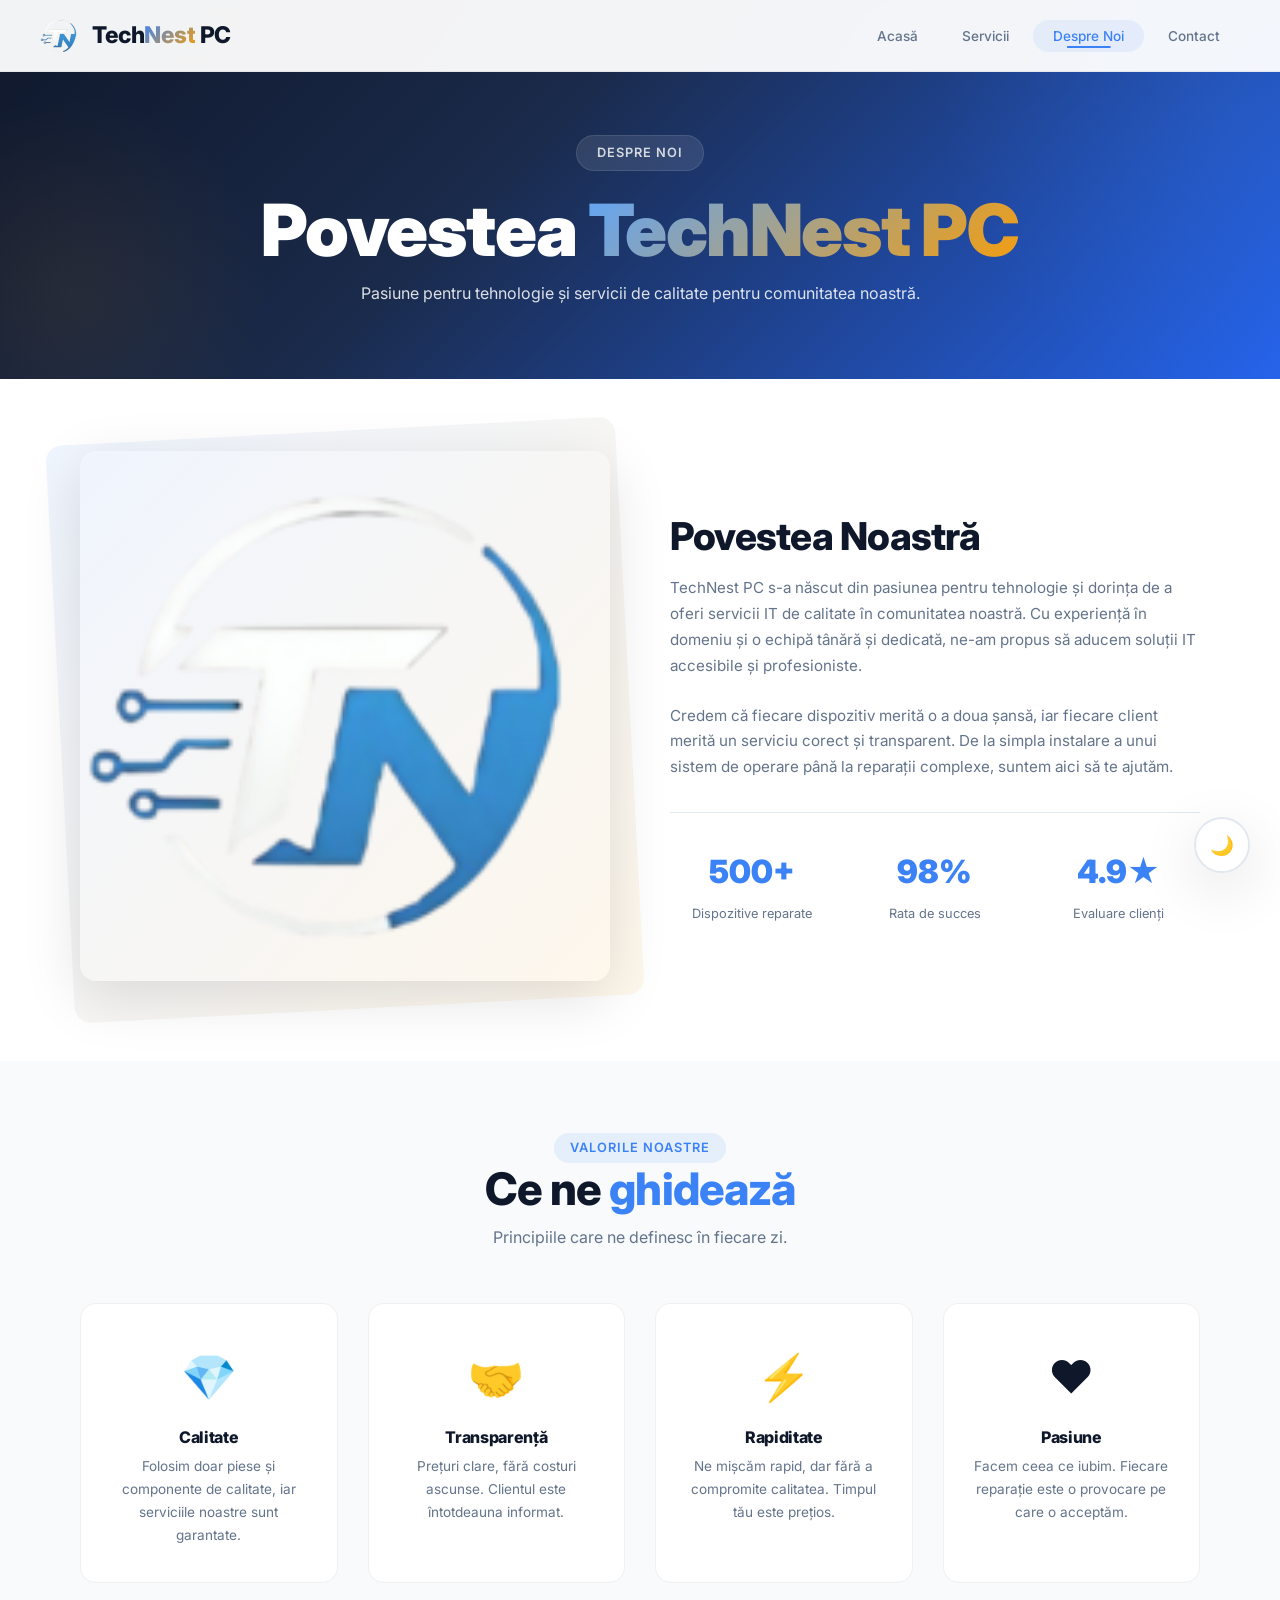
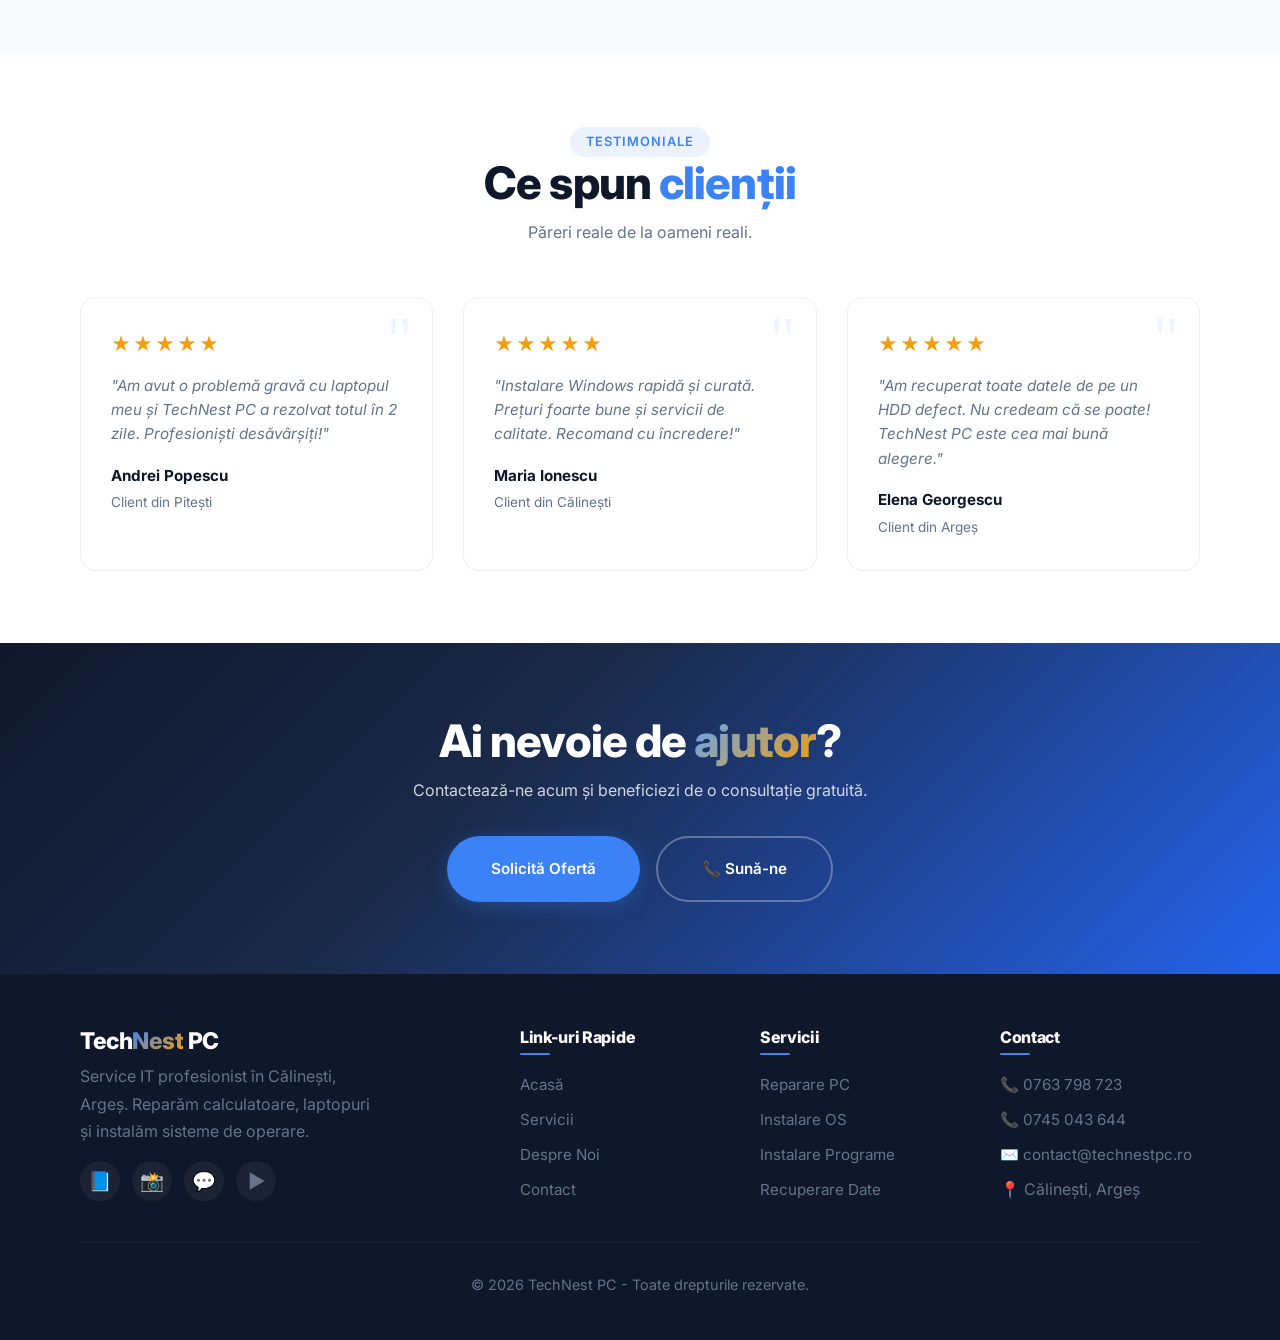
==== about.html @ 376f3398 "commit" ====
<!DOCTYPE html>
<html lang="ro">
<head>
    <meta charset="UTF-8">
    <meta name="viewport" content="width=device-width, initial-scale=1.0">
    <title>Despre Noi - TechNest PC | Service IT Profesional</title>
    <meta name="description" content="Descoperă echipa TechNest PC, servicii IT profesioniste în Călinești, Argeș. Pasiune pentru tehnologie și clienți mulțumiți.">
    <link rel="stylesheet" href="css/style.css">
    <link rel="icon" href="images/logo.png" type="image/png">
</head>
<body>

    <!-- ===== OVERLAY MOBILE ===== -->
    <div class="nav-overlay" id="navOverlay" aria-hidden="true"></div>

    <!-- ===== HEADER ===== -->
    <header id="header" role="banner">
        <div class="container">
            <a href="index.html" class="logo" aria-label="TechNest PC - Acasă">
                <img src="images/logo.png" alt="TechNest PC Logo" width="40" height="40">
                <h1>Tech<span>Nest</span> PC</h1>
            </a>

            <button class="menu-toggle" id="menuToggle" aria-label="Meniu principal" aria-expanded="false">
                <span></span>
                <span></span>
                <span></span>
            </button>

            <nav id="mainNav" role="navigation" aria-label="Meniu principal">
                <ul>
                    <li><a href="index.html">Acasă</a></li>
                    <li><a href="services.html">Servicii</a></li>
                    <li><a href="about.html" class="active">Despre Noi</a></li>
                    <li><a href="contact.html">Contact</a></li>
                </ul>
            </nav>
        </div>
    </header>

    <!-- ===== PAGE HERO ===== -->
    <section class="page-hero">
        <div class="container">
            <div class="page-hero-content">
                <span class="hero-badge">Despre Noi</span>
                <h1>Povestea <span>TechNest PC</span></h1>
                <p>Pasiune pentru tehnologie și servicii de calitate pentru comunitatea noastră.</p>
            </div>
        </div>
    </section>

    <!-- ===== ABOUT PAGE ===== -->
    <section class="about-page">
        <div class="container">
            <div class="about-page-grid">
                <div class="about-page-image">
                    <img src="images/logo.png" alt="TechNest PC - Service IT" loading="lazy">
                </div>
                <div class="about-page-content">
                    <h2>Povestea Noastră</h2>
                    <p>TechNest PC s-a născut din pasiunea pentru tehnologie și dorința de a oferi servicii IT de calitate în comunitatea noastră. Cu experiență în domeniu și o echipă tânără și dedicată, ne-am propus să aducem soluții IT accesibile și profesioniste.</p>
                    <p>Credem că fiecare dispozitiv merită o a doua șansă, iar fiecare client merită un serviciu corect și transparent. De la simpla instalare a unui sistem de operare până la reparații complexe, suntem aici să te ajutăm.</p>
                    <div class="about-page-stats">
                        <div class="about-page-stat">
                            <span class="stat-number">500+</span>
                            <span class="stat-label">Dispozitive reparate</span>
                        </div>
                        <div class="about-page-stat">
                            <span class="stat-number">98%</span>
                            <span class="stat-label">Rata de succes</span>
                        </div>
                        <div class="about-page-stat">
                            <span class="stat-number">4.9★</span>
                            <span class="stat-label">Evaluare clienți</span>
                        </div>
                    </div>
                </div>
            </div>
        </div>
    </section>

    <!-- ===== VALUES ===== -->
    <section class="values-section">
        <div class="container">
            <div class="section-header">
                <span class="section-tag">Valorile Noastre</span>
                <h2>Ce ne <span>ghidează</span></h2>
                <p>Principiile care ne definesc în fiecare zi.</p>
            </div>
            <div class="values-grid">
                <div class="value-card animate delay-1">
                    <span class="value-icon">💎</span>
                    <h3>Calitate</h3>
                    <p>Folosim doar piese și componente de calitate, iar serviciile noastre sunt garantate.</p>
                </div>
                <div class="value-card animate delay-2">
                    <span class="value-icon">🤝</span>
                    <h3>Transparență</h3>
                    <p>Prețuri clare, fără costuri ascunse. Clientul este întotdeauna informat.</p>
                </div>
                <div class="value-card animate delay-3">
                    <span class="value-icon">⚡</span>
                    <h3>Rapiditate</h3>
                    <p>Ne mișcăm rapid, dar fără a compromite calitatea. Timpul tău este prețios.</p>
                </div>
                <div class="value-card animate delay-4">
                    <span class="value-icon">❤️</span>
                    <h3>Pasiune</h3>
                    <p>Facem ceea ce iubim. Fiecare reparație este o provocare pe care o acceptăm.</p>
                </div>
            </div>
        </div>
    </section>

    <!-- ===== TESTIMONIALS ===== -->
    <section class="testimonials-section">
        <div class="container">
            <div class="section-header">
                <span class="section-tag">Testimoniale</span>
                <h2>Ce spun <span>clienții</span></h2>
                <p>Păreri reale de la oameni reali.</p>
            </div>
            <div class="testimonials-grid">
                <div class="testimonial-card animate delay-1">
                    <div class="testimonial-stars">★★★★★</div>
                    <p>"Am avut o problemă gravă cu laptopul meu și TechNest PC a rezolvat totul în 2 zile. Profesioniști desăvârșiți!"</p>
                    <div class="testimonial-author">
                        <strong>Andrei Popescu</strong>
                        <span>Client din Pitești</span>
                    </div>
                </div>
                <div class="testimonial-card animate delay-2">
                    <div class="testimonial-stars">★★★★★</div>
                    <p>"Instalare Windows rapidă și curată. Prețuri foarte bune și servicii de calitate. Recomand cu încredere!"</p>
                    <div class="testimonial-author">
                        <strong>Maria Ionescu</strong>
                        <span>Client din Călinești</span>
                    </div>
                </div>
                <div class="testimonial-card animate delay-3">
                    <div class="testimonial-stars">★★★★★</div>
                    <p>"Am recuperat toate datele de pe un HDD defect. Nu credeam că se poate! TechNest PC este cea mai bună alegere."</p>
                    <div class="testimonial-author">
                        <strong>Elena Georgescu</strong>
                        <span>Client din Argeș</span>
                    </div>
                </div>
            </div>
        </div>
    </section>

    <!-- ===== CTA SECTION ===== -->
    <section class="cta-section">
        <div class="container">
            <div class="cta-content">
                <h2>Ai nevoie de <span>ajutor</span>?</h2>
                <p>Contactează-ne acum și beneficiezi de o consultație gratuită.</p>
                <div class="cta-buttons">
                    <a href="contact.html" class="btn btn-primary btn-lg">Solicită Ofertă</a>
                    <a href="tel:0763798723" class="btn btn-outline-light btn-lg">📞 Sună-ne</a>
                </div>
            </div>
        </div>
    </section>

    <!-- ===== FOOTER ===== -->
    <footer role="contentinfo">
        <div class="container">
            <div class="footer-grid">
                <div class="footer-brand">
                    <h3>Tech<span>Nest</span> PC</h3>
                    <p>Service IT profesionist în Călinești, Argeș. Reparăm calculatoare, laptopuri și instalăm sisteme de operare.</p>
                    <div class="footer-social">
                        <a href="#" aria-label="Facebook">📘</a>
                        <a href="#" aria-label="Instagram">📸</a>
                        <a href="#" aria-label="WhatsApp">💬</a>
                        <a href="#" aria-label="YouTube">▶️</a>
                    </div>
                </div>
                <div>
                    <h4>Link-uri Rapide</h4>
                    <ul>
                        <li><a href="index.html">Acasă</a></li>
                        <li><a href="services.html">Servicii</a></li>
                        <li><a href="about.html">Despre Noi</a></li>
                        <li><a href="contact.html">Contact</a></li>
                    </ul>
                </div>
                <div>
                    <h4>Servicii</h4>
                    <ul>
                        <li><a href="services.html">Reparare PC</a></li>
                        <li><a href="services.html">Instalare OS</a></li>
                        <li><a href="services.html">Instalare Programe</a></li>
                        <li><a href="services.html">Recuperare Date</a></li>
                    </ul>
                </div>
                <div>
                    <h4>Contact</h4>
                    <ul>
                        <li><a href="tel:0763798723">📞 0763 798 723</a></li>
                        <li><a href="tel:0745043644">📞 0745 043 644</a></li>
                        <li><a href="mailto:contact@technestpc.ro">✉️ contact@technestpc.ro</a></li>
                        <li>📍 Călinești, Argeș</li>
                    </ul>
                </div>
            </div>
            <div class="footer-bottom">
                <p>&copy; <span class="current-year">2026</span> TechNest PC - Toate drepturile rezervate.</p>
            </div>
        </div>
    </footer>

    <!-- ===== THEME TOGGLE ===== -->
    <button class="theme-toggle" id="themeToggle" aria-label="Schimbă tema">
        <span class="icon-sun">☀️</span>
        <span class="icon-moon">🌙</span>
    </button>

    <!-- ===== BACK TO TOP ===== -->
    <button class="back-to-top" id="backToTop" aria-label="Înapoi sus">↑</button>

    <!-- ===== JAVASCRIPT ===== -->
    <script src="js/main.js"></script>
</body>
</html>
---- css/style.css ----
/* ============================================
   TECHNEST PC - PREMIUM DESIGN
   ============================================ */

@import url('https://fonts.googleapis.com/css2?family=Inter:wght@300;400;500;600;700;800;900&display=swap');

/* ---------- VARIABILE ---------- */
:root {
    --primary: #0f172a;
    --secondary: #3b82f6;
    --secondary-dark: #2563eb;
    --secondary-light: #60a5fa;
    --accent: #f59e0b;
    --success: #10b981;
    --danger: #ef4444;
    
    --bg-primary: #ffffff;
    --bg-secondary: #f8fafc;
    --bg-card: #ffffff;
    --bg-header: rgba(255, 255, 255, 0.95);
    --bg-footer: #0f172a;
    
    --text-primary: #0f172a;
    --text-secondary: #1e293b;
    --text-muted: #64748b;
    --text-white: #ffffff;
    
    --border-color: #e2e8f0;
    --border-light: rgba(0, 0, 0, 0.06);
    
    --shadow-sm: 0 2px 8px rgba(0,0,0,0.06);
    --shadow: 0 4px 24px rgba(0,0,0,0.08);
    --shadow-md: 0 8px 40px rgba(0,0,0,0.10);
    --shadow-lg: 0 16px 60px rgba(0,0,0,0.12);
    --shadow-xl: 0 24px 80px rgba(0,0,0,0.15);
    
    --radius: 16px;
    --radius-sm: 10px;
    --transition: all 0.4s cubic-bezier(0.4, 0, 0.2, 1);
    
    --hero-gradient: linear-gradient(135deg, #0f172a 0%, #1a2a4a 40%, #2563eb 100%);
}

[data-theme="dark"] {
    --bg-primary: #0a0f1e;
    --bg-secondary: #111827;
    --bg-card: #1a2332;
    --bg-header: rgba(10, 15, 30, 0.95);
    --bg-footer: #05080f;
    
    --text-primary: #f1f5f9;
    --text-secondary: #e2e8f0;
    --text-muted: #94a3b8;
    
    --border-color: #2a3a52;
    --border-light: rgba(255, 255, 255, 0.06);
    
    --shadow-sm: 0 2px 8px rgba(0,0,0,0.3);
    --shadow: 0 4px 24px rgba(0,0,0,0.4);
    --shadow-md: 0 8px 40px rgba(0,0,0,0.5);
    --shadow-lg: 0 16px 60px rgba(0,0,0,0.6);
    --shadow-xl: 0 24px 80px rgba(0,0,0,0.7);
}

/* ---------- RESET ---------- */
* { margin: 0; padding: 0; box-sizing: border-box; }
html { scroll-behavior: smooth; }
body {
    font-family: 'Inter', -apple-system, BlinkMacSystemFont, sans-serif;
    color: var(--text-primary);
    background: var(--bg-primary);
    line-height: 1.7;
    transition: background 0.4s ease, color 0.4s ease;
    overflow-x: hidden;
    -webkit-font-smoothing: antialiased;
    -moz-osx-font-smoothing: grayscale;
}

.container {
    max-width: 1200px;
    margin: 0 auto;
    padding: 0 clamp(20px, 5vw, 40px);
}

/* ---------- TIPOGRAFIE ---------- */
h1, h2, h3, h4 {
    font-weight: 800;
    line-height: 1.2;
    letter-spacing: -0.02em;
    color: var(--text-primary);
}
h2 { font-size: clamp(2rem, 4vw, 2.8rem); margin-bottom: 0.5rem; }
h3 { font-size: clamp(1.1rem, 1.5vw, 1.3rem); margin-bottom: 0.5rem; }
p { color: var(--text-muted); margin-bottom: 1rem; }

/* ---------- BUTOANE ---------- */
.btn {
    display: inline-flex;
    align-items: center;
    justify-content: center;
    padding: 14px 32px;
    border-radius: 50px;
    font-weight: 600;
    font-size: clamp(0.85rem, 1vw, 0.95rem);
    cursor: pointer;
    transition: var(--transition);
    text-decoration: none;
    border: none;
    gap: 8px;
    min-height: 54px;
    position: relative;
    overflow: hidden;
}

.btn-primary {
    background: var(--secondary);
    color: white;
    box-shadow: 0 4px 20px rgba(59, 130, 246, 0.3);
}
.btn-primary::before {
    content: '';
    position: absolute;
    top: 0;
    left: -100%;
    width: 100%;
    height: 100%;
    background: linear-gradient(90deg, transparent, rgba(255,255,255,0.2), transparent);
    transition: 0.6s;
}
.btn-primary:hover::before {
    left: 100%;
}
.btn-primary:hover {
    background: var(--secondary-dark);
    transform: translateY(-3px);
    box-shadow: 0 8px 35px rgba(59, 130, 246, 0.4);
}
.btn-primary:active {
    transform: scale(0.96);
}

.btn-secondary {
    background: var(--bg-secondary);
    color: var(--text-primary);
    box-shadow: var(--shadow);
    border: 1px solid var(--border-color);
}
.btn-secondary:hover {
    background: var(--bg-hover);
    color: var(--text-primary);
    box-shadow: var(--shadow-md);
    transform: translateY(-3px);
}

.btn-outline {
    background: transparent;
    color: var(--secondary);
    border: 2px solid var(--secondary);
    box-shadow: none;
}
.btn-outline:hover {
    background: var(--secondary);
    color: white;
    box-shadow: 0 8px 30px rgba(59, 130, 246, 0.3);
    transform: translateY(-3px);
}

.btn-outline-light {
    background: transparent;
    color: white;
    border: 2px solid rgba(255, 255, 255, 0.3);
}
.btn-outline-light:hover {
    background: white;
    color: var(--primary);
    border-color: white;
    transform: translateY(-3px);
}

.btn-lg { padding: 18px 44px; font-size: clamp(0.95rem, 1.1vw, 1.05rem); min-height: 62px; }
.btn-sm { padding: 10px 24px; font-size: 0.85rem; min-height: 44px; }
.btn-full { width: 100%; justify-content: center; }

/* ---------- HEADER ---------- */
header {
    position: fixed;
    top: 0;
    left: 0;
    right: 0;
    z-index: 1000;
    background: var(--bg-header);
    backdrop-filter: blur(20px);
    -webkit-backdrop-filter: blur(20px);
    border-bottom: 1px solid var(--border-light);
    padding: 0 clamp(20px, 5vw, 40px);
    transition: var(--transition);
    height: 72px;
    display: flex;
    align-items: center;
}
header.scrolled { box-shadow: var(--shadow); }
header .container {
    display: flex;
    justify-content: space-between;
    align-items: center;
    padding: 0;
    width: 100%;
}

.logo {
    display: flex;
    align-items: center;
    gap: 12px;
    text-decoration: none;
    flex-shrink: 0;
}

.logo-header {
    height: clamp(32px, 4vh, 40px);
    width: auto;
    animation: logoBounce 3s ease-in-out infinite;
    transform-origin: center;
}
@keyframes logoBounce {
    0%, 100% { transform: scale(1) rotate(0deg); }
    20% { transform: scale(1.08) rotate(-4deg); }
    40% { transform: scale(0.96) rotate(2deg); }
    60% { transform: scale(1.04) rotate(-2deg); }
    80% { transform: scale(0.98) rotate(1deg); }
}
.logo:hover .logo-header {
    animation-play-state: paused;
    transform: rotate(-8deg) scale(1.08);
}

.logo h1 { 
    font-size: clamp(1.2rem, 1.8vw, 1.5rem); 
    color: var(--text-primary);
    transition: transform 0.3s ease;
}
.logo:hover h1 { transform: translateX(4px); }
.logo h1 span { 
    background: linear-gradient(135deg, var(--secondary), var(--accent));
    -webkit-background-clip: text;
    -webkit-text-fill-color: transparent;
    background-clip: text;
}

nav ul {
    display: flex;
    align-items: center;
    gap: 4px;
    list-style: none;
}
nav ul li a {
    padding: 8px 20px;
    color: var(--text-muted);
    text-decoration: none;
    font-weight: 500;
    border-radius: 50px;
    transition: var(--transition);
    position: relative;
    font-size: clamp(0.85rem, 0.9vw, 0.95rem);
}
nav ul li a::after {
    content: '';
    position: absolute;
    bottom: 4px;
    left: 50%;
    transform: translateX(-50%);
    width: 0;
    height: 2px;
    background: var(--secondary);
    border-radius: 50px;
    transition: width 0.3s ease;
}
nav ul li a:hover::after,
nav ul li a.active::after { width: 40%; }
nav ul li a:hover { 
    color: var(--text-primary); 
    background: var(--bg-secondary);
    transform: translateY(-1px);
}
nav ul li a.active { 
    color: var(--secondary); 
    background: rgba(59, 130, 246, 0.08);
    transform: translateY(-1px);
}

.menu-toggle { 
    display: none; 
    flex-direction: column; 
    gap: 5px; 
    background: none; 
    border: none; 
    cursor: pointer; 
    padding: 8px;
    z-index: 1001;
    min-height: 44px;
    min-width: 44px;
}
.menu-toggle span { 
    display: block; 
    width: 28px; 
    height: 3px; 
    background: var(--text-primary); 
    border-radius: 50px; 
    transition: var(--transition);
}
.menu-toggle.active span:nth-child(1) { transform: rotate(45deg) translate(5px, 6px); }
.menu-toggle.active span:nth-child(2) { opacity: 0; transform: scaleX(0); }
.menu-toggle.active span:nth-child(3) { transform: rotate(-45deg) translate(5px, -6px); }

.nav-overlay { display: none; position: fixed; inset: 0; background: rgba(0,0,0,0.5); z-index: 999; }
.nav-overlay.active { display: block; }

/* ---------- HERO ---------- */
.hero {
    background: var(--hero-gradient);
    padding: clamp(120px, 15vh, 160px) 0 clamp(60px, 8vh, 100px);
    min-height: 100vh;
    display: flex;
    align-items: center;
    position: relative;
    overflow: hidden;
}
.hero::before,
.hero::after {
    content: '';
    position: absolute;
    border-radius: 50%;
    pointer-events: none;
    animation: float 20s ease-in-out infinite;
}
.hero::before {
    top: -50%;
    right: -20%;
    width: 800px;
    height: 800px;
    background: radial-gradient(circle, rgba(59, 130, 246, 0.15), transparent 70%);
}
.hero::after {
    bottom: -30%;
    left: -10%;
    width: 600px;
    height: 600px;
    background: radial-gradient(circle, rgba(245, 158, 11, 0.08), transparent 70%);
    animation: float 25s ease-in-out infinite reverse;
}
@keyframes float {
    0%, 100% { transform: translate(0, 0) scale(1); }
    33% { transform: translate(30px, -30px) scale(1.05); }
    66% { transform: translate(-20px, 20px) scale(0.95); }
}

.hero .container {
    display: grid;
    grid-template-columns: 1fr 1fr;
    gap: clamp(40px, 6vw, 60px);
    align-items: center;
    position: relative;
    z-index: 2;
}

.hero-content h2 {
    font-size: clamp(2.5rem, 5vw, 3.8rem);
    color: white;
    line-height: 1.05;
    margin-bottom: 1.2rem;
}
.hero-content h2 span {
    background: linear-gradient(135deg, var(--secondary-light), var(--accent));
    -webkit-background-clip: text;
    -webkit-text-fill-color: transparent;
    background-clip: text;
}
.hero-content p {
    font-size: clamp(1rem, 1.2vw, 1.2rem);
    color: rgba(255,255,255,0.8);
    max-width: 500px;
    margin-bottom: 2rem;
}

.hero-buttons { 
    display: flex; 
    gap: 16px; 
    flex-wrap: wrap; 
    margin-bottom: 3rem;
}

.hero-stats {
    display: grid;
    grid-template-columns: repeat(3, 1fr);
    gap: clamp(20px, 3vw, 30px);
    padding-top: 2rem;
    border-top: 1px solid rgba(255,255,255,0.1);
}
.stat-item .stat-number {
    display: block;
    font-size: clamp(1.8rem, 2.5vw, 2.2rem);
    font-weight: 900;
    color: white;
}
.stat-item .stat-label {
    color: rgba(255,255,255,0.6);
    font-size: clamp(0.8rem, 0.9vw, 0.9rem);
}

.hero-image-wrapper {
    position: relative;
    display: flex;
    justify-content: center;
    align-items: center;
}

.hero-logo {
    max-width: 70%;
    height: auto;
    animation: bounceLogo 3s ease-in-out infinite;
    filter: drop-shadow(0 30px 80px rgba(0,0,0,0.3));
}
@keyframes bounceLogo {
    0%, 100% { transform: translateY(0) scale(1); }
    50% { transform: translateY(-20px) scale(1.02); }
}

/* ---------- SECTION HEADER ---------- */
.section-header {
    text-align: center;
    max-width: 700px;
    margin: 0 auto clamp(2rem, 4vw, 3.5rem);
}
.section-tag {
    display: inline-block;
    padding: 4px 16px;
    background: rgba(59, 130, 246, 0.1);
    color: var(--secondary);
    border-radius: 50px;
    font-size: 0.8rem;
    font-weight: 600;
    text-transform: uppercase;
    letter-spacing: 1px;
    transition: all 0.3s ease;
}
.section-tag:hover {
    transform: scale(1.05);
    background: rgba(59, 130, 246, 0.2);
}
.section-header h2 { margin-bottom: 0.5rem; }
.section-header h2 span { color: var(--secondary); }
.section-header p { color: var(--text-muted); font-size: clamp(1rem, 1.1vw, 1.1rem); }

/* ---------- SERVICES SECTION (INDEX) ---------- */
.services {
    padding: clamp(60px, 8vh, 80px) 0;
    background: var(--bg-secondary);
}
.services h2 { text-align: center; }
.services .subtitle {
    text-align: center;
    max-width: 600px;
    margin: -1rem auto 3rem;
    font-size: 1.1rem;
    color: var(--text-muted);
}

.service-grid {
    display: grid;
    grid-template-columns: repeat(auto-fit, minmax(250px, 1fr));
    gap: clamp(20px, 3vw, 30px);
}

.service-card {
    background: var(--bg-card);
    padding: clamp(28px, 3vw, 40px) clamp(20px, 2.5vw, 30px);
    border-radius: var(--radius);
    border: 1px solid var(--border-light);
    transition: var(--transition);
    text-align: center;
    position: relative;
    overflow: hidden;
    box-shadow: var(--shadow);
}
.service-card::before {
    content: '';
    position: absolute;
    top: 0;
    left: 0;
    right: 0;
    height: 4px;
    background: linear-gradient(90deg, var(--secondary), var(--accent));
    transform: scaleX(0);
    transition: transform 0.6s ease;
}
.service-card:hover::before { transform: scaleX(1); }
.service-card::after {
    content: '';
    position: absolute;
    inset: 0;
    border-radius: var(--radius);
    background: linear-gradient(135deg, var(--secondary), var(--accent));
    opacity: 0;
    transition: opacity 0.5s ease;
    pointer-events: none;
}
.service-card:hover::after { opacity: 0.03; }
.service-card:hover {
    transform: translateY(-8px);
    box-shadow: var(--shadow-xl);
    border-color: var(--secondary);
}

.service-card .icon { 
    font-size: clamp(2.8rem, 3.5vw, 3.5rem); 
    display: block; 
    margin-bottom: 1rem;
    transition: transform 0.4s ease;
}
.service-card:hover .icon { transform: scale(1.15) rotate(-5deg); }
.service-card h3 { font-size: clamp(1rem, 1.2vw, 1.25rem); margin-bottom: 0.5rem; color: var(--text-primary); }
.service-card p { font-size: clamp(0.85rem, 0.9vw, 0.95rem); color: var(--text-muted); margin-bottom: 0; }
.service-card .price-tag {
    display: inline-block;
    margin-top: 1.2rem;
    padding: 6px 20px;
    background: var(--bg-secondary);
    border-radius: 50px;
    font-weight: 700;
    color: var(--secondary);
    font-size: 0.9rem;
    border: 1px solid var(--border-color);
    transition: var(--transition);
}
.service-card:hover .price-tag {
    background: var(--secondary);
    color: white;
    border-color: var(--secondary);
    transform: scale(1.05);
}

/* ---------- ABOUT SECTION (INDEX) ---------- */
.about {
    padding: clamp(60px, 8vh, 80px) 0;
    background: var(--bg-primary);
}
.about .container {
    display: grid;
    grid-template-columns: 1fr 1fr;
    gap: clamp(40px, 6vw, 60px);
    align-items: center;
}

.about-image {
    position: relative;
}
.about-image::before {
    content: '';
    position: absolute;
    inset: -20px;
    border-radius: var(--radius);
    background: linear-gradient(135deg, var(--secondary), var(--accent));
    opacity: 0.08;
    transform: rotate(-3deg);
    transition: transform 0.6s ease;
}
.about-image:hover::before { transform: rotate(0deg); }

.about-logo {
    width: 100%;
    max-width: 500px;
    height: auto;
    border-radius: var(--radius);
    box-shadow: var(--shadow-lg);
    position: relative;
    z-index: 1;
    transition: transform 0.6s ease;
}
.about-logo:hover { transform: scale(1.02); }

.about-content h2 { font-size: clamp(2rem, 3vw, 2.5rem); margin-bottom: 1rem; }
.about-content p { font-size: clamp(0.95rem, 1.05vw, 1.05rem); }

.features {
    display: grid;
    grid-template-columns: 1fr 1fr;
    gap: 8px;
    margin: 1.5rem 0;
}
.feature-item {
    display: flex;
    align-items: center;
    gap: 10px;
    padding: 8px 0;
    font-weight: 500;
    color: var(--text-secondary);
}
.feature-item .check {
    color: var(--success);
    font-weight: 900;
    font-size: 1.2rem;
}

/* ---------- CONTACT SECTION (INDEX) ---------- */
.contact {
    padding: clamp(60px, 8vh, 80px) 0;
    background: var(--bg-secondary);
}
.contact h2 { text-align: center; }
.contact .subtitle {
    text-align: center;
    max-width: 600px;
    margin: -1rem auto 3rem;
}

.contact-grid {
    display: grid;
    grid-template-columns: 1fr 1fr;
    gap: clamp(30px, 5vw, 60px);
}

.contact-form {
    background: var(--bg-card);
    padding: clamp(30px, 4vw, 40px);
    border-radius: var(--radius);
    border: 1px solid var(--border-light);
    box-shadow: var(--shadow-sm);
    transition: var(--transition);
}
.contact-form:hover { box-shadow: var(--shadow-md); }

.form-group { margin-bottom: 20px; }
.form-group label {
    display: block;
    font-weight: 600;
    margin-bottom: 6px;
    font-size: 0.9rem;
    color: var(--text-secondary);
}
.form-group .required { color: var(--danger); margin-left: 2px; }
.form-group input,
.form-group select,
.form-group textarea {
    width: 100%;
    padding: 12px 16px;
    border: 2px solid var(--border-color);
    border-radius: var(--radius-sm);
    font-size: 1rem;
    background: var(--bg-primary);
    color: var(--text-primary);
    transition: var(--transition);
    font-family: inherit;
    min-height: 48px;
}
.form-group input:focus,
.form-group select:focus,
.form-group textarea:focus {
    border-color: var(--secondary);
    outline: none;
    box-shadow: 0 0 0 4px rgba(59, 130, 246, 0.08);
}
.form-group textarea { resize: vertical; min-height: 120px; }
.form-note {
    text-align: center;
    font-size: 0.85rem;
    color: var(--text-muted);
    margin-top: 1rem;
}

.contact-info {
    display: flex;
    flex-direction: column;
    gap: 16px;
}
.info-card {
    background: var(--bg-card);
    padding: 24px 28px;
    border-radius: var(--radius-sm);
    border: 1px solid var(--border-light);
    transition: var(--transition);
    position: relative;
    overflow: hidden;
}
.info-card::before {
    content: '';
    position: absolute;
    top: 0;
    left: 0;
    width: 4px;
    height: 100%;
    background: linear-gradient(180deg, var(--secondary), var(--accent));
    transform: scaleY(0);
    transition: transform 0.4s ease;
}
.info-card:hover::before { transform: scaleY(1); }
.info-card:hover {
    border-color: var(--secondary);
    box-shadow: var(--shadow-sm);
    transform: translateX(4px);
}
.info-card .info-icon { font-size: 1.8rem; display: block; margin-bottom: 0.3rem; }
.info-card h4 { font-size: 1rem; margin-bottom: 2px; }
.info-card p { margin-bottom: 0; font-size: 0.95rem; }
.info-card a { color: var(--secondary); text-decoration: none; font-weight: 500; }
.info-card a:hover { color: var(--secondary-dark); }
.info-card .small { font-size: 0.85rem; color: var(--text-muted); }

/* ---------- FOOTER ---------- */
footer {
    background: var(--bg-footer);
    color: var(--text-muted);
    padding: clamp(40px, 6vh, 60px) 0 clamp(20px, 3vh, 30px);
}
.footer-grid {
    display: grid;
    grid-template-columns: 2fr 1fr 1fr 1fr;
    gap: clamp(30px, 4vw, 40px);
    padding-bottom: 30px;
    border-bottom: 1px solid rgba(255,255,255,0.05);
}
.footer-brand h3 {
    color: white;
    font-size: clamp(1.3rem, 1.8vw, 1.5rem);
    margin-bottom: 0.5rem;
}
.footer-brand h3 span { 
    background: linear-gradient(135deg, var(--secondary), var(--accent));
    -webkit-background-clip: text;
    -webkit-text-fill-color: transparent;
    background-clip: text;
}
.footer-brand p { color: var(--text-muted); max-width: 300px; }

.footer-social { display: flex; gap: 12px; margin-top: 1rem; }
.footer-social a {
    display: flex;
    align-items: center;
    justify-content: center;
    width: 40px;
    height: 40px;
    background: rgba(255,255,255,0.05);
    border-radius: 50%;
    color: var(--text-muted);
    text-decoration: none;
    transition: all 0.3s cubic-bezier(0.34, 1.56, 0.64, 1);
    font-size: 1.2rem;
}
.footer-social a:hover {
    background: var(--secondary);
    color: white;
    transform: translateY(-4px) scale(1.1);
    box-shadow: 0 4px 20px rgba(59, 130, 246, 0.3);
}

footer h4 {
    color: white;
    font-size: 1rem;
    margin-bottom: 1rem;
    position: relative;
}
footer h4::after {
    content: '';
    display: block;
    width: 30px;
    height: 2px;
    background: var(--secondary);
    border-radius: 50px;
    margin-top: 6px;
}
footer ul { list-style: none; }
footer ul li { margin-bottom: 8px; }
footer ul li a {
    color: var(--text-muted);
    text-decoration: none;
    transition: var(--transition);
    font-size: 0.95rem;
}
footer ul li a:hover { color: white; padding-left: 4px; }

.footer-bottom {
    text-align: center;
    padding-top: 30px;
    color: var(--text-muted);
    font-size: 0.9rem;
}

/* ---------- THEME TOGGLE ---------- */
.theme-toggle {
    position: fixed;
    bottom: clamp(20px, 3vh, 30px);
    right: clamp(20px, 3vw, 30px);
    z-index: 9999;
    width: clamp(48px, 5vw, 56px);
    height: clamp(48px, 5vw, 56px);
    border-radius: 50%;
    background: var(--bg-card);
    color: var(--text-primary);
    border: 2px solid var(--border-color);
    box-shadow: var(--shadow-lg);
    cursor: pointer;
    font-size: clamp(1.2rem, 1.5vw, 1.5rem);
    transition: var(--transition);
    display: flex;
    align-items: center;
    justify-content: center;
    backdrop-filter: blur(10px);
    -webkit-backdrop-filter: blur(10px);
}
.theme-toggle:hover {
    transform: scale(1.1) rotate(15deg);
    box-shadow: var(--shadow-xl);
}
.theme-toggle .icon-sun { display: none; }
.theme-toggle .icon-moon { display: block; }
[data-theme="dark"] .theme-toggle .icon-sun { display: block; }
[data-theme="dark"] .theme-toggle .icon-moon { display: none; }

/* ---------- BACK TO TOP ---------- */
.back-to-top {
    position: fixed;
    bottom: clamp(80px, 10vh, 100px);
    right: clamp(20px, 3vw, 30px);
    width: clamp(44px, 4.5vw, 50px);
    height: clamp(44px, 4.5vw, 50px);
    border-radius: 50%;
    background: var(--secondary);
    color: white;
    border: none;
    font-size: clamp(1.2rem, 1.5vw, 1.5rem);
    cursor: pointer;
    box-shadow: 0 4px 20px rgba(59, 130, 246, 0.3);
    transition: var(--transition);
    opacity: 0;
    visibility: hidden;
    transform: translateY(20px);
    z-index: 999;
}
.back-to-top.visible {
    opacity: 1;
    visibility: visible;
    transform: translateY(0);
}
.back-to-top:hover {
    transform: translateY(-3px);
    box-shadow: 0 8px 35px rgba(59, 130, 246, 0.5);
}

/* ---------- SCROLLBAR ---------- */
::-webkit-scrollbar { width: 10px; }
::-webkit-scrollbar-track { background: var(--bg-secondary); }
::-webkit-scrollbar-thumb { background: var(--secondary); border-radius: 50px; }
::-webkit-scrollbar-thumb:hover { background: var(--secondary-dark); }

/* ---------- SELECTION ---------- */
::selection { background: var(--secondary); color: white; }

/* ---------- ANIMATIONS ---------- */
@keyframes fadeInUp {
    from { opacity: 0; transform: translateY(30px); }
    to { opacity: 1; transform: translateY(0); }
}
.animate {
    opacity: 0;
    animation: fadeInUp 0.6s ease forwards;
}
.delay-1 { animation-delay: 0.1s; }
.delay-2 { animation-delay: 0.2s; }
.delay-3 { animation-delay: 0.3s; }
.delay-4 { animation-delay: 0.4s; }

/* ---------- NOTIFICATIONS ---------- */
.notification {
    position: fixed;
    top: 100px;
    right: 20px;
    max-width: 400px;
    padding: 16px 24px;
    background: var(--success);
    color: white;
    border-radius: 12px;
    box-shadow: var(--shadow-xl);
    z-index: 9999;
    font-weight: 500;
    animation: slideInRight 0.4s ease;
    cursor: pointer;
}
.notification-error { background: var(--danger); }
@keyframes slideInRight {
    from { opacity: 0; transform: translateX(100px); }
    to { opacity: 1; transform: translateX(0); }
}
@keyframes slideOutRight {
    from { opacity: 1; transform: translateX(0); }
    to { opacity: 0; transform: translateX(100px); }
}

/* ============================================
   PAGINA SERVICII
   ============================================ */

.page-hero {
    background: var(--hero-gradient);
    padding: clamp(120px, 15vh, 180px) 0 clamp(60px, 8vh, 120px);
    text-align: center;
    position: relative;
    overflow: hidden;
}
.page-hero::before,
.page-hero::after {
    content: '';
    position: absolute;
    border-radius: 50%;
    animation: float 20s ease-in-out infinite;
}
.page-hero::before {
    top: -50%;
    right: -20%;
    width: 600px;
    height: 600px;
    background: radial-gradient(circle, rgba(59, 130, 246, 0.15), transparent 70%);
}
.page-hero::after {
    bottom: -30%;
    left: -10%;
    width: 400px;
    height: 400px;
    background: radial-gradient(circle, rgba(245, 158, 11, 0.08), transparent 70%);
    animation: float 25s ease-in-out infinite reverse;
}
.page-hero-content {
    position: relative;
    z-index: 2;
}
.page-hero-content .hero-badge {
    display: inline-block;
    padding: 6px 20px;
    background: rgba(255,255,255,0.1);
    border-radius: 50px;
    color: rgba(255,255,255,0.8);
    font-size: clamp(0.8rem, 0.9vw, 0.85rem);
    font-weight: 600;
    margin-bottom: 1rem;
    border: 1px solid rgba(255,255,255,0.1);
    text-transform: uppercase;
    letter-spacing: 1px;
}
.page-hero-content h1 {
    color: white;
    font-size: clamp(2.8rem, 6vw, 4.5rem);
    font-weight: 900;
    margin-bottom: 0.5rem;
}
.page-hero-content h1 span {
    background: linear-gradient(135deg, var(--secondary-light), var(--accent));
    -webkit-background-clip: text;
    -webkit-text-fill-color: transparent;
    background-clip: text;
}
.page-hero-content p {
    color: rgba(255,255,255,0.85);
    font-size: clamp(1rem, 1.2vw, 1.2rem);
    max-width: 650px;
    margin: 0 auto;
    line-height: 1.6;
}

/* ---------- SERVICES LIST ---------- */
.services-list {
    padding: clamp(40px, 6vh, 60px) 0 clamp(60px, 8vh, 80px);
    background: var(--bg-primary);
}
.services-list-intro {
    text-align: center;
    max-width: 700px;
    margin: 0 auto clamp(30px, 4vw, 50px);
}
.services-list-intro h2 {
    font-size: clamp(1.6rem, 2.5vw, 2rem);
    margin-bottom: 0.5rem;
    color: var(--text-primary);
}
.services-list-intro p {
    font-size: clamp(1rem, 1.1vw, 1.1rem);
    color: var(--text-muted);
}

.service-item {
    display: grid;
    grid-template-columns: 80px 1fr;
    gap: clamp(20px, 3vw, 30px);
    padding: clamp(24px, 3vw, 32px) clamp(20px, 3vw, 36px);
    margin-bottom: 20px;
    background: var(--bg-card);
    border-radius: var(--radius);
    border: 1px solid var(--border-light);
    transition: var(--transition);
    align-items: flex-start;
    position: relative;
    overflow: hidden;
}
.service-item::after {
    content: '';
    position: absolute;
    top: 0;
    left: 0;
    right: 0;
    height: 3px;
    background: linear-gradient(90deg, var(--secondary), var(--accent));
    transform: scaleX(0);
    transition: transform 0.6s ease;
    transform-origin: left;
}
.service-item:hover::after { transform: scaleX(1); }
.service-item:hover {
    transform: translateY(-4px);
    box-shadow: var(--shadow-md);
    border-color: var(--secondary);
}

.service-item-left {
    display: flex;
    flex-direction: column;
    align-items: center;
    gap: 8px;
}
.service-item-icon {
    font-size: clamp(2rem, 2.5vw, 2.6rem);
    width: clamp(60px, 6vw, 70px);
    height: clamp(60px, 6vw, 70px);
    display: flex;
    align-items: center;
    justify-content: center;
    background: rgba(59, 130, 246, 0.08);
    border-radius: 14px;
    transition: var(--transition);
    flex-shrink: 0;
}
.service-item:hover .service-item-icon {
    background: rgba(59, 130, 246, 0.15);
    transform: scale(1.05);
}
.service-item-number {
    font-size: 0.75rem;
    font-weight: 700;
    color: var(--text-muted);
    letter-spacing: 1px;
    opacity: 0.5;
}

.service-item-right { flex: 1; }
.service-item-header {
    display: flex;
    align-items: center;
    justify-content: space-between;
    flex-wrap: wrap;
    gap: 12px;
    margin-bottom: 6px;
}
.service-item-header h3 {
    font-size: clamp(1.1rem, 1.4vw, 1.3rem);
    margin-bottom: 0;
    color: var(--text-primary);
}
.service-item-price {
    display: inline-block;
    padding: 4px 16px;
    background: var(--secondary);
    color: white;
    border-radius: 50px;
    font-weight: 700;
    font-size: clamp(0.75rem, 0.85vw, 0.85rem);
    white-space: nowrap;
}
.service-item-right p {
    font-size: clamp(0.85rem, 0.95vw, 0.95rem);
    color: var(--text-muted);
    margin-bottom: 12px;
    max-width: 700px;
}
.service-item-features {
    list-style: none;
    display: flex;
    flex-wrap: wrap;
    gap: 6px 20px;
    margin-bottom: 16px;
}
.service-item-features li {
    font-size: clamp(0.85rem, 0.9vw, 0.9rem);
    color: var(--text-secondary);
    position: relative;
    padding-left: 22px;
}
.service-item-features li::before {
    content: '✓';
    position: absolute;
    left: 0;
    color: var(--success);
    font-weight: 700;
}

/* ---------- PRICING SECTION ---------- */
.pricing-section {
    padding: clamp(60px, 8vh, 80px) 0;
    background: var(--bg-secondary);
}
.pricing-table-wrapper {
    overflow-x: auto;
    border-radius: var(--radius);
    box-shadow: var(--shadow-lg);
    transition: box-shadow 0.4s ease;
}
.pricing-table-wrapper:hover { box-shadow: var(--shadow-xl); }
.pricing-table {
    width: 100%;
    border-collapse: collapse;
    background: var(--bg-card);
    overflow: hidden;
    min-width: 600px;
}
.pricing-table thead {
    background: var(--secondary);
    color: white;
}
.pricing-table thead th {
    padding: clamp(12px, 1.5vw, 16px) clamp(16px, 2vw, 24px);
    text-align: left;
    font-weight: 600;
    font-size: clamp(0.85rem, 0.95vw, 0.95rem);
}
.pricing-table tbody tr {
    border-bottom: 1px solid var(--border-light);
    transition: background 0.3s ease;
    position: relative;
}
.pricing-table tbody tr::before {
    content: '';
    position: absolute;
    left: 0;
    top: 0;
    width: 4px;
    height: 100%;
    background: var(--secondary);
    transform: scaleY(0);
    transition: transform 0.3s ease;
}
.pricing-table tbody tr:hover::before { transform: scaleY(1); }
.pricing-table tbody tr:last-child { border-bottom: none; }
.pricing-table tbody tr:hover { background: var(--bg-secondary); }
.pricing-table tbody td {
    padding: clamp(10px, 1.2vw, 14px) clamp(16px, 2vw, 24px);
    color: var(--text-secondary);
}
.pricing-table .price-col {
    font-weight: 700;
    color: var(--secondary);
    font-size: clamp(0.95rem, 1.05vw, 1.05rem);
}

/* ---------- CTA SECTION ---------- */
.cta-section {
    padding: clamp(60px, 8vh, 80px) 0;
    background: var(--hero-gradient);
    text-align: center;
}
.cta-content h2 {
    color: white;
    font-size: clamp(2rem, 4vw, 2.8rem);
    margin-bottom: 0.5rem;
}
.cta-content h2 span {
    background: linear-gradient(135deg, var(--secondary-light), var(--accent));
    -webkit-background-clip: text;
    -webkit-text-fill-color: transparent;
    background-clip: text;
}
.cta-content p {
    color: rgba(255, 255, 255, 0.8);
    font-size: clamp(1rem, 1.1vw, 1.1rem);
    margin-bottom: 2rem;
}
.cta-buttons {
    display: flex;
    gap: 16px;
    justify-content: center;
    flex-wrap: wrap;
}
.cta-buttons .btn {
    transition: all 0.4s cubic-bezier(0.34, 1.56, 0.64, 1);
}
.cta-buttons .btn:hover {
    transform: translateY(-4px) scale(1.02);
}
.cta-buttons .btn-outline-light { border-color: rgba(255, 255, 255, 0.3); }
.cta-buttons .btn-outline-light:hover {
    background: white;
    color: var(--primary);
    border-color: white;
}

/* ============================================
   PAGINA ABOUT
   ============================================ */

.about-page {
    padding: clamp(60px, 8vh, 80px) 0;
    background: var(--bg-primary);
}
.about-page-grid {
    display: grid;
    grid-template-columns: 1fr 1fr;
    gap: clamp(40px, 6vw, 60px);
    align-items: center;
}
.about-page-image {
    position: relative;
}
.about-page-image::before {
    content: '';
    position: absolute;
    inset: -20px;
    border-radius: var(--radius);
    background: linear-gradient(135deg, var(--secondary), var(--accent));
    opacity: 0.08;
    transform: rotate(-3deg);
    transition: transform 0.6s ease;
}
.about-page-image:hover::before { transform: rotate(0deg); }
.about-page-image img {
    width: 100%;
    border-radius: var(--radius);
    box-shadow: var(--shadow-lg);
    position: relative;
    z-index: 1;
    transition: transform 0.6s ease;
}
.about-page-image:hover img { transform: scale(1.02); }

.about-page-content h2 {
    font-size: clamp(2rem, 3vw, 2.5rem);
    margin-bottom: 1rem;
}
.about-page-content p {
    font-size: clamp(0.95rem, 1.05vw, 1.05rem);
    margin-bottom: 1.5rem;
}
.about-page-stats {
    display: grid;
    grid-template-columns: repeat(3, 1fr);
    gap: clamp(15px, 2vw, 20px);
    margin-top: 2rem;
    padding-top: 2rem;
    border-top: 1px solid var(--border-color);
}
.about-page-stat { text-align: center; }
.about-page-stat .stat-number {
    display: block;
    font-size: clamp(1.6rem, 2.5vw, 2rem);
    font-weight: 900;
    color: var(--secondary);
}
.about-page-stat .stat-label {
    font-size: clamp(0.8rem, 0.9vw, 0.9rem);
    color: var(--text-muted);
}

/* ---------- VALUES ---------- */
.values-section {
    padding: clamp(60px, 8vh, 80px) 0;
    background: var(--bg-secondary);
}
.values-grid {
    display: grid;
    grid-template-columns: repeat(auto-fit, minmax(220px, 1fr));
    gap: clamp(20px, 3vw, 30px);
}
.value-card {
    background: var(--bg-card);
    padding: clamp(28px, 3vw, 35px) clamp(20px, 2.5vw, 25px);
    border-radius: var(--radius);
    text-align: center;
    border: 1px solid var(--border-light);
    transition: var(--transition);
    position: relative;
    overflow: hidden;
}
.value-card::before {
    content: '';
    position: absolute;
    top: 0;
    left: 0;
    right: 0;
    height: 3px;
    background: linear-gradient(90deg, var(--secondary), var(--accent));
    transform: scaleX(0);
    transition: transform 0.6s ease;
}
.value-card:hover::before { transform: scaleX(1); }
.value-card:hover {
    transform: translateY(-8px);
    box-shadow: var(--shadow-lg);
    border-color: var(--secondary);
}
.value-card .value-icon { font-size: clamp(2.5rem, 3.5vw, 3rem); display: block; margin-bottom: 0.8rem; }
.value-card h3 { font-size: clamp(1rem, 1.2vw, 1.1rem); margin-bottom: 0.5rem; }
.value-card p { font-size: clamp(0.85rem, 0.9vw, 0.95rem); margin-bottom: 0; }

/* ---------- TESTIMONIALS ---------- */
.testimonials-section {
    padding: clamp(60px, 8vh, 80px) 0;
    background: var(--bg-primary);
}
.testimonials-grid {
    display: grid;
    grid-template-columns: repeat(auto-fit, minmax(280px, 1fr));
    gap: clamp(20px, 3vw, 30px);
}
.testimonial-card {
    background: var(--bg-card);
    padding: clamp(24px, 3vw, 30px);
    border-radius: var(--radius);
    border: 1px solid var(--border-light);
    transition: var(--transition);
    position: relative;
}
.testimonial-card::before {
    content: '"';
    position: absolute;
    top: 10px;
    right: 20px;
    font-size: 4rem;
    color: var(--secondary);
    opacity: 0.08;
    font-family: Georgia, serif;
    line-height: 1;
}
.testimonial-card:hover::before { opacity: 0.15; }
.testimonial-card:hover {
    transform: translateY(-6px);
    box-shadow: var(--shadow-lg);
    border-color: var(--secondary);
}
.testimonial-stars {
    color: var(--accent);
    font-size: 1.2rem;
    margin-bottom: 0.8rem;
    letter-spacing: 2px;
}
.testimonial-card p {
    font-style: italic;
    font-size: clamp(0.95rem, 1vw, 1rem);
    line-height: 1.6;
    margin-bottom: 1rem;
}
.testimonial-author strong {
    display: block;
    color: var(--text-primary);
    font-size: 0.95rem;
}
.testimonial-author span {
    color: var(--text-muted);
    font-size: 0.85rem;
}

/* ============================================
   PAGINA CONTACT
   ============================================ */

.contact-page-section {
    padding: clamp(60px, 8vh, 80px) 0;
    background: var(--bg-primary);
}
.contact-page-grid {
    display: grid;
    grid-template-columns: 1fr 1fr;
    gap: clamp(40px, 6vw, 60px);
}
.contact-page-info {
    display: flex;
    flex-direction: column;
    gap: 20px;
}
.contact-page-info .info-card { padding: clamp(20px, 2.5vw, 24px) clamp(20px, 2.5vw, 28px); }
.contact-page-info .info-card .info-icon { font-size: clamp(1.6rem, 2vw, 2rem); }
.contact-page-info .info-card h4 { font-size: clamp(1rem, 1.1vw, 1.1rem); }
.contact-page-info .info-card p { font-size: clamp(0.9rem, 1vw, 1rem); }

.contact-page-social { margin-top: 0.5rem; }
.contact-page-social h4 { margin-bottom: 0.8rem; }
.contact-page-social .social-links {
    display: flex;
    gap: 12px;
    flex-wrap: wrap;
}
.contact-page-social .social-links a {
    display: flex;
    align-items: center;
    justify-content: center;
    width: 44px;
    height: 44px;
    background: var(--bg-secondary);
    border-radius: 50%;
    color: var(--text-primary);
    text-decoration: none;
    font-size: 1.3rem;
    transition: var(--transition);
    border: 1px solid var(--border-color);
}
.contact-page-social .social-links a:hover {
    background: var(--secondary);
    color: white;
    transform: translateY(-4px);
    border-color: var(--secondary);
}

/* ---------- MAP ---------- */
.map-section {
    padding: clamp(40px, 5vh, 60px) 0 clamp(60px, 8vh, 80px);
    background: var(--bg-secondary);
}
.map-container {
    border-radius: var(--radius);
    overflow: hidden;
    box-shadow: var(--shadow-lg);
    transition: box-shadow 0.4s ease;
}
.map-container:hover { box-shadow: var(--shadow-xl); }
.map-container iframe {
    width: 100%;
    height: clamp(300px, 40vh, 450px);
    display: block;
}

/* ============================================
   RESPONSIVE
   ============================================ */

@media (max-width: 1024px) {
    .hero .container {
        grid-template-columns: 1fr;
        text-align: center;
    }
    .hero-content p { margin: 0 auto 2rem; }
    .hero-buttons { justify-content: center; }
    .hero-stats { justify-items: center; }
    .hero-stats .stat-item { text-align: center; }
    .hero-image-wrapper { order: -1; }
    .hero-logo { max-width: 50%; }
    
    .about .container { grid-template-columns: 1fr; text-align: center; }
    .features { justify-items: center; }
    .feature-item { justify-content: center; }
    
    .contact-grid { grid-template-columns: 1fr; }
    .footer-grid { grid-template-columns: 1fr 1fr; }
    .about-page-grid { grid-template-columns: 1fr; text-align: center; }
    .contact-page-grid { grid-template-columns: 1fr; }
    .page-hero { padding: clamp(100px, 12vh, 140px) 0 clamp(50px, 6vh, 70px); }
}

@media (max-width: 768px) {
    .menu-toggle { display: flex; }
    nav {
        position: fixed;
        top: 0;
        right: -100%;
        width: 80%;
        max-width: 320px;
        height: 100vh;
        background: var(--bg-card);
        padding: 80px 30px;
        transition: var(--transition);
        box-shadow: var(--shadow-xl);
        overflow-y: auto;
        z-index: 1000;
    }
    nav.open { right: 0; }
    nav ul { flex-direction: column; gap: 4px; }
    nav ul li a { 
        padding: 12px 16px; 
        font-size: clamp(0.95rem, 2vw, 1rem); 
        width: 100%; 
        text-align: center;
    }
    nav ul li a::after { display: none; }

    .hero { 
        padding: clamp(100px, 12vh, 130px) 0 clamp(40px, 5vh, 60px);
        min-height: auto;
    }
    .hero-content h2 { font-size: clamp(2rem, 6vw, 2.5rem); }
    .hero-stats { grid-template-columns: 1fr; gap: 15px; }
    .hero-logo { max-width: 70%; }

    .service-grid { 
        grid-template-columns: 1fr; 
        max-width: 450px; 
        margin: 0 auto; 
    }

    .features { grid-template-columns: 1fr; }
    
    .footer-grid { 
        grid-template-columns: 1fr; 
        text-align: center; 
    }
    .footer-brand p { margin: 0 auto; }
    .footer-social { justify-content: center; }
    footer h4::after { margin: 6px auto 0; }

    .service-item { 
        grid-template-columns: 1fr; 
        gap: 16px; 
        padding: clamp(20px, 3vw, 24px) clamp(16px, 2.5vw, 20px);
        text-align: center; 
    }
    .service-item-left { 
        flex-direction: row; 
        justify-content: center; 
        gap: 16px; 
    }
    .service-item-number { font-size: 0.9rem; opacity: 0.3; }
    .service-item-header { flex-direction: column; text-align: center; }
    .service-item-right p { margin-left: auto; margin-right: auto; }
    .service-item-features { justify-content: center; }
    .service-item-features li { padding-left: 0; }
    .service-item-features li::before { display: none; }

    .values-grid { 
        grid-template-columns: 1fr; 
        max-width: 400px; 
        margin: 0 auto; 
    }
    .testimonials-grid { 
        grid-template-columns: 1fr; 
        max-width: 450px; 
        margin: 0 auto; 
    }
    .about-page-stats { grid-template-columns: 1fr; gap: 15px; }
    
    .cta-buttons { flex-direction: column; align-items: center; }
    .cta-buttons .btn { width: 100%; max-width: 350px; justify-content: center; }

    .pricing-table-wrapper {
        margin: 0 -20px;
        border-radius: 0;
    }
    .pricing-table { min-width: 500px; }
    .pricing-table thead th,
    .pricing-table tbody td { 
        padding: clamp(8px, 1.2vw, 10px) clamp(10px, 1.5vw, 14px); 
        font-size: clamp(0.75rem, 1vw, 0.85rem);
    }

    .contact-page-info .info-card { 
        flex-direction: column; 
        text-align: center; 
    }
    .contact-page-social .social-links { justify-content: center; }

    .page-hero { 
        padding: clamp(90px, 10vh, 130px) 0 clamp(40px, 5vh, 60px); 
    }
}

@media (max-width: 480px) {
    .hero-content h2 { font-size: clamp(1.8rem, 5vw, 2rem); }
    .hero-buttons { flex-direction: column; align-items: center; }
    .hero-buttons .btn { width: 100%; justify-content: center; }
    .hero-logo { max-width: 85%; }
    
    .contact-form { padding: clamp(20px, 4vw, 25px); }
    .info-card { flex-direction: column; align-items: center; text-align: center; }
    
    .logo h1 { font-size: clamp(1rem, 3vw, 1.2rem); }
    .logo-header { height: clamp(28px, 4vw, 32px); }
    
    .service-item { padding: clamp(16px, 3vw, 20px); }
    .service-item-icon { 
        width: clamp(48px, 10vw, 56px); 
        height: clamp(48px, 10vw, 56px); 
        font-size: clamp(1.6rem, 4vw, 2rem); 
    }
    .service-item-price { 
        font-size: 0.75rem; 
        padding: 3px 12px; 
    }
    .service-item-features { 
        flex-direction: column; 
        align-items: center; 
        gap: 4px; 
    }
    .service-item-right .btn-sm { 
        width: 100%; 
        justify-content: center; 
    }
    
    .pricing-table { min-width: 400px; }
    .pricing-table thead th,
    .pricing-table tbody td { 
        padding: 6px 8px; 
        font-size: 0.7rem; 
    }
    
    .btn-lg { 
        padding: 14px 28px; 
        font-size: clamp(0.85rem, 2vw, 0.95rem);
        min-height: 52px;
    }
    .btn-sm { min-height: 40px; }
}

@media (-webkit-min-device-pixel-ratio: 2), (min-resolution: 192dpi) {
    .logo-header, .hero-logo {
        image-rendering: -webkit-optimize-contrast;
    }
}

@media (prefers-reduced-motion: reduce) {
    * {
        animation-duration: 0.01ms !important;
        animation-iteration-count: 1 !important;
        transition-duration: 0.01ms !important;
        scroll-behavior: auto !important;
    }
    .hero-logo,
    .hero::before,
    .hero::after,
    .logo-header {
        animation: none !important;
    }
    .animate {
        opacity: 1 !important;
        animation: none !important;
    }
}

/* ---------- UTILITY ---------- */
.text-center { text-align: center; }
.mt-1 { margin-top: 1rem; }
.mt-2 { margin-top: 2rem; }
.mt-3 { margin-top: 3rem; }
.small { font-size: 0.85rem; color: var(--text-muted); }
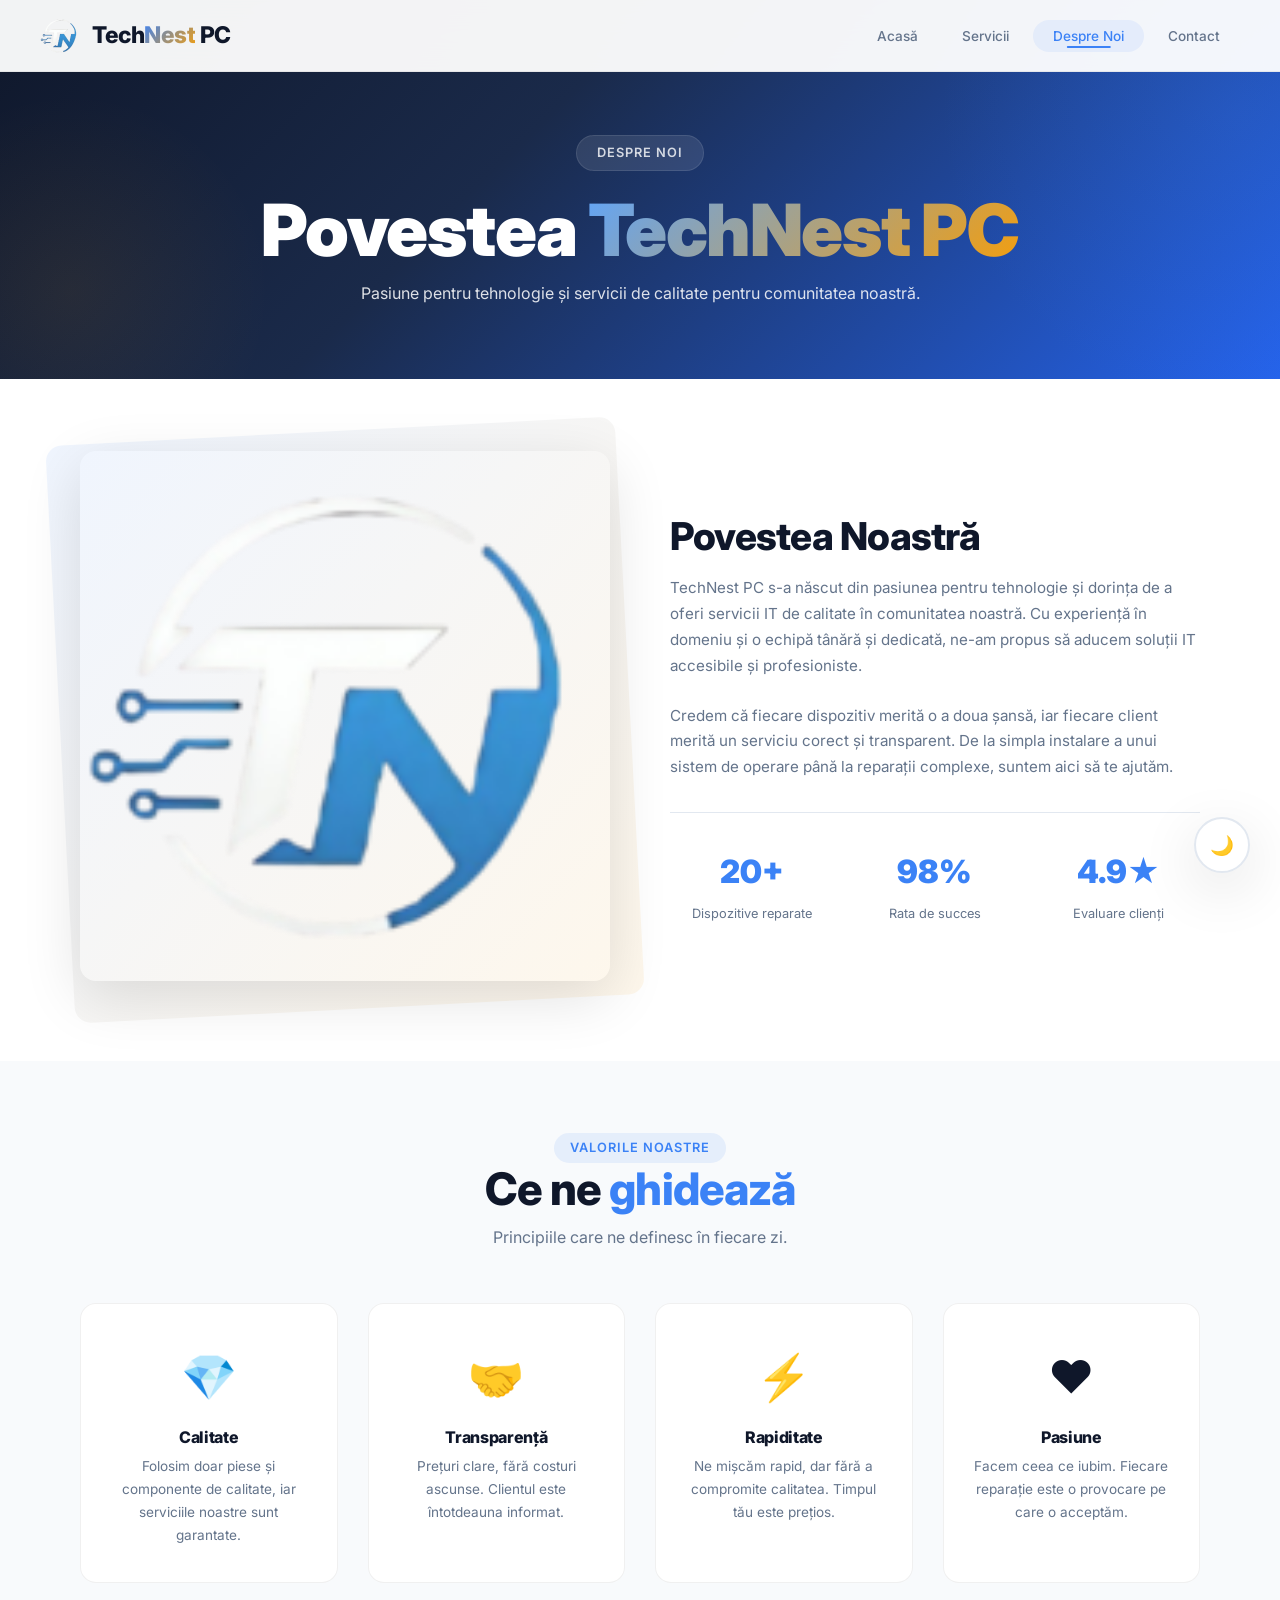
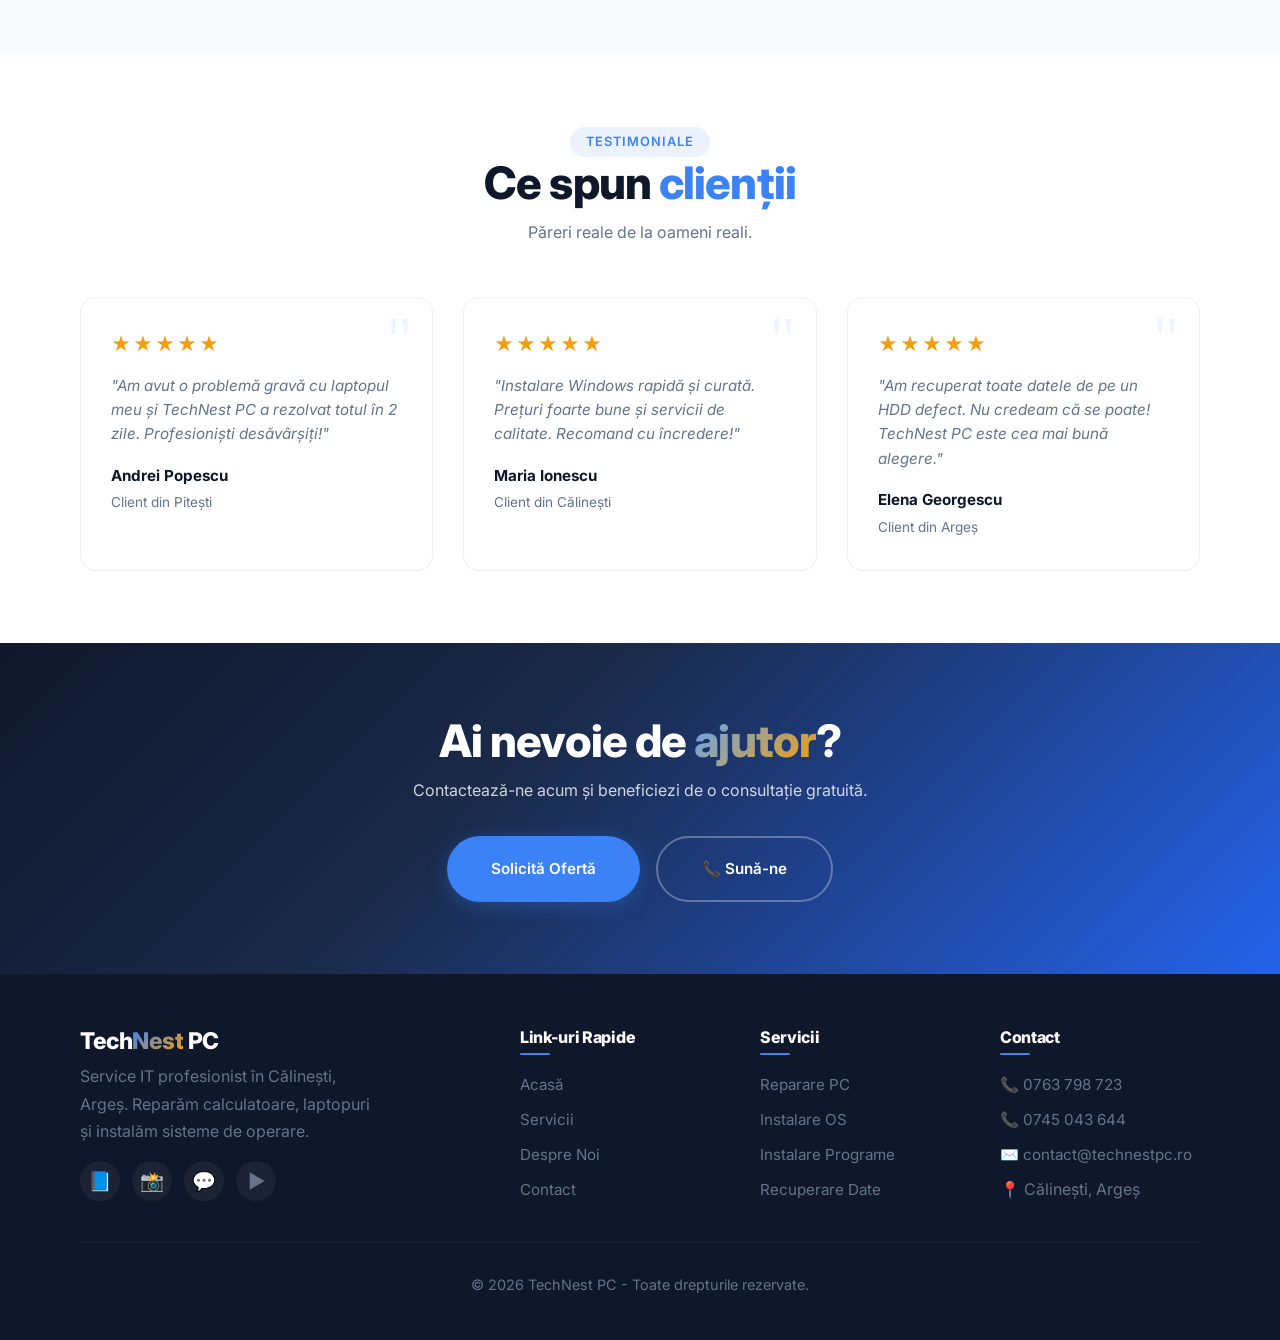
==== commit d8c4a4e0: "commit" ====
--- a/about.html
+++ b/about.html
@@ -62,7 +62,7 @@
                     <p>Credem că fiecare dispozitiv merită o a doua șansă, iar fiecare client merită un serviciu corect și transparent. De la simpla instalare a unui sistem de operare până la reparații complexe, suntem aici să te ajutăm.</p>
                     <div class="about-page-stats">
                         <div class="about-page-stat">
-                            <span class="stat-number">500+</span>
+                            <span class="stat-number">20+</span>
                             <span class="stat-label">Dispozitive reparate</span>
                         </div>
                         <div class="about-page-stat">
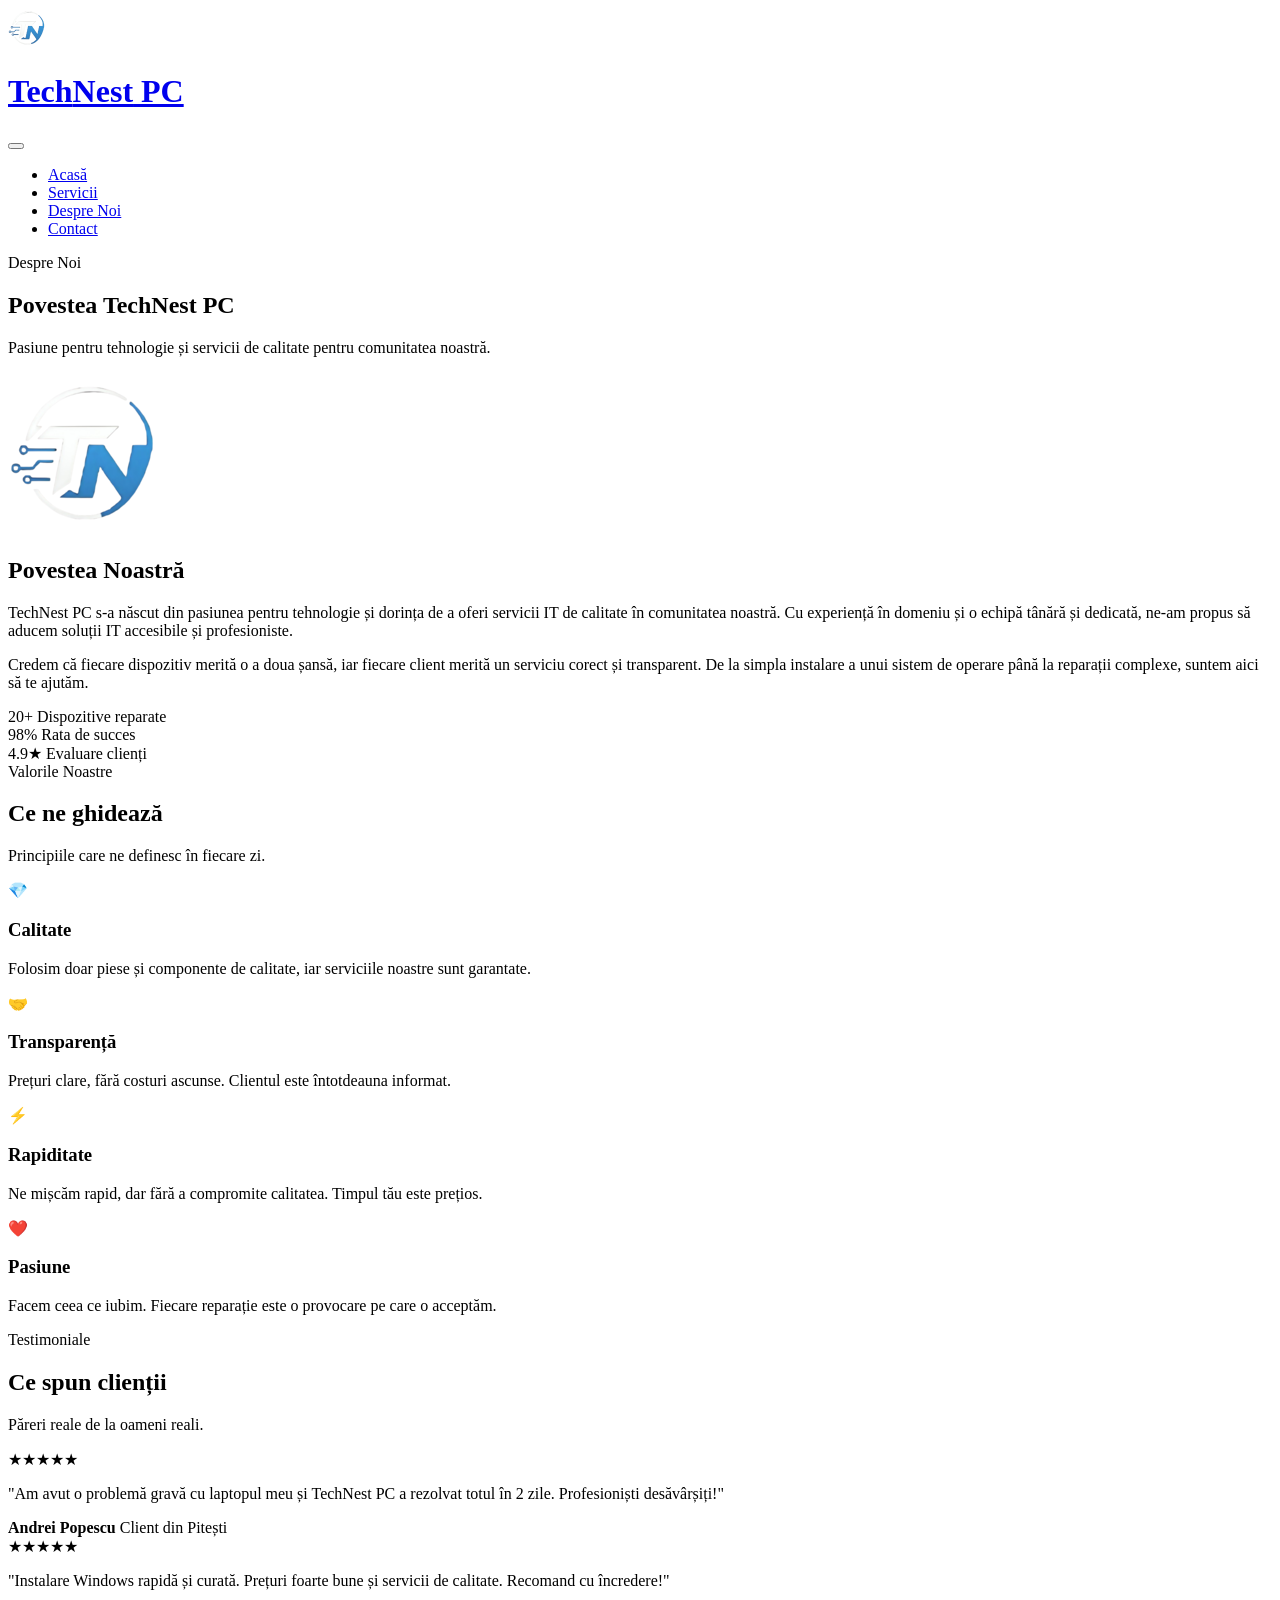
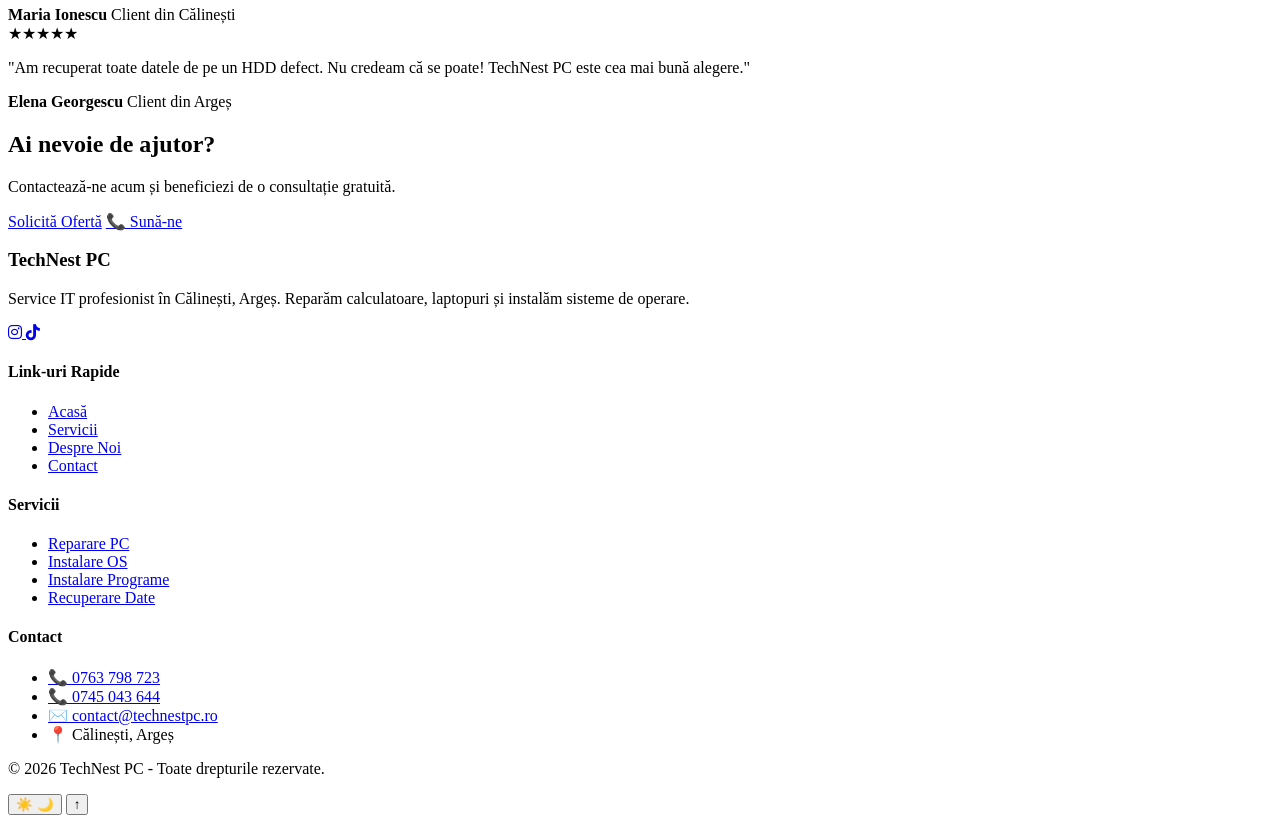
==== commit 59522270: "commit" ====
--- a/about.html
+++ b/about.html
@@ -7,6 +7,8 @@
     <meta name="description" content="Descoperă echipa TechNest PC, servicii IT profesioniste în Călinești, Argeș. Pasiune pentru tehnologie și clienți mulțumiți.">
     <link rel="stylesheet" href="css/style.css">
     <link rel="icon" href="images/logo.png" type="image/png">
+    <!-- Font Awesome pentru iconițe sociale -->
+    <link rel="stylesheet" href="https://cdnjs.cloudflare.com/ajax/libs/font-awesome/6.5.0/css/all.min.css">
 </head>
 <body>
 
@@ -171,10 +173,16 @@
                     <h3>Tech<span>Nest</span> PC</h3>
                     <p>Service IT profesionist în Călinești, Argeș. Reparăm calculatoare, laptopuri și instalăm sisteme de operare.</p>
                     <div class="footer-social">
-                        <a href="#" aria-label="Facebook">📘</a>
-                        <a href="#" aria-label="Instagram">📸</a>
-                        <a href="#" aria-label="WhatsApp">💬</a>
-                        <a href="#" aria-label="YouTube">▶️</a>
+                        
+                        <!-- Instagram -->
+                        <a href="https://www.instagram.com/technestpc" target="_blank" aria-label="Instagram">
+                            <i class="fab fa-instagram"></i>
+                        </a>
+                        <!-- TikTok -->
+                        <a href="https://www.tiktok.com/@technestpc.ro" target="_blank" aria-label="TikTok">
+                            <i class="fab fa-tiktok"></i>
+                        </a>
+                        
                     </div>
                 </div>
                 <div>
--- a/css/style.css
+++ b/css/style.css
@@ -1,123 +1,34 @@
-/* ============================================
-   TECHNEST PC - PREMIUM DESIGN
-   ============================================ */
-
-@import url('https://fonts.googleapis.com/css2?family=Inter:wght@300;400;500;600;700;800;900&display=swap');
-
-/* ---------- VARIABILE ---------- */
-:root {
-    --primary: #0f172a;
-    --secondary: #3b82f6;
-    --secondary-dark: #2563eb;
-    --secondary-light: #60a5fa;
-    --accent: #f59e0b;
-    --success: #10b981;
-    --danger: #ef4444;
-    
-    --bg-primary: #ffffff;
-    --bg-secondary: #f8fafc;
-    --bg-card: #ffffff;
-    --bg-header: rgba(255, 255, 255, 0.95);
-    --bg-footer: #0f172a;
-    
-    --text-primary: #0f172a;
-    --text-secondary: #1e293b;
-    --text-muted: #64748b;
-    --text-white: #ffffff;
-    
-    --border-color: #e2e8f0;
-    --border-light: rgba(0, 0, 0, 0.06);
-    
-    --shadow-sm: 0 2px 8px rgba(0,0,0,0.06);
-    --shadow: 0 4px 24px rgba(0,0,0,0.08);
-    --shadow-md: 0 8px 40px rgba(0,0,0,0.10);
-    --shadow-lg: 0 16px 60px rgba(0,0,0,0.12);
-    --shadow-xl: 0 24px 80px rgba(0,0,0,0.15);
-    
-    --radius: 16px;
-    --radius-sm: 10px;
-    --transition: all 0.4s cubic-bezier(0.4, 0, 0.2, 1);
-    
-    --hero-gradient: linear-gradient(135deg, #0f172a 0%, #1a2a4a 40%, #2563eb 100%);
-}
-
-[data-theme="dark"] {
-    --bg-primary: #0a0f1e;
-    --bg-secondary: #111827;
-    --bg-card: #1a2332;
-    --bg-header: rgba(10, 15, 30, 0.95);
-    --bg-footer: #05080f;
-    
-    --text-primary: #f1f5f9;
-    --text-secondary: #e2e8f0;
-    --text-muted: #94a3b8;
-    
-    --border-color: #2a3a52;
-    --border-light: rgba(255, 255, 255, 0.06);
-    
-    --shadow-sm: 0 2px 8px rgba(0,0,0,0.3);
-    --shadow: 0 4px 24px rgba(0,0,0,0.4);
-    --shadow-md: 0 8px 40px rgba(0,0,0,0.5);
-    --shadow-lg: 0 16px 60px rgba(0,0,0,0.6);
-    --shadow-xl: 0 24px 80px rgba(0,0,0,0.7);
-}
-
-/* ---------- RESET ---------- */
-* { margin: 0; padding: 0; box-sizing: border-box; }
-html { scroll-behavior: smooth; }
-body {
-    font-family: 'Inter', -apple-system, BlinkMacSystemFont, sans-serif;
-    color: var(--text-primary);
-    background: var(--bg-primary);
-    line-height: 1.7;
-    transition: background 0.4s ease, color 0.4s ease;
-    overflow-x: hidden;
-    -webkit-font-smoothing: antialiased;
-    -moz-osx-font-smoothing: grayscale;
-}
-
-.container {
-    max-width: 1200px;
-    margin: 0 auto;
-    padding: 0 clamp(20px, 5vw, 40px);
-}
-
-/* ---------- TIPOGRAFIE ---------- */
-h1, h2, h3, h4 {
-    font-weight: 800;
-    line-height: 1.2;
-    letter-spacing: -0.02em;
-    color: var(--text-primary);
-}
-h2 { font-size: clamp(2rem, 4vw, 2.8rem); margin-bottom: 0.5rem; }
-h3 { font-size: clamp(1.1rem, 1.5vw, 1.3rem); margin-bottom: 0.5rem; }
-p { color: var(--text-muted); margin-bottom: 1rem; }
-
-/* ---------- BUTOANE ---------- */
-.btn {
+.text-center { text-align: center; }
+.mt-1 { margin-top: 1rem; }
+.mt-2 { margin-top: 2rem; }
+.mt-3 { margin-top: 3rem; }
+.small { font-size: 0.85rem; color: var(--text-muted); }
+
+/* ============================================
+   BUTON TELEFON - STIL ROȘU
+   ============================================ */
+
+.btn-phone {
+    background: #dc2626;
+    color: white;
+    border: 2px solid #dc2626;
+    box-shadow: 0 4px 20px rgba(220, 38, 38, 0.3);
     display: inline-flex;
     align-items: center;
-    justify-content: center;
-    padding: 14px 32px;
+    gap: 8px;
+    padding: 18px 44px;
+    font-size: clamp(0.95rem, 1.1vw, 1.05rem);
+    min-height: 62px;
     border-radius: 50px;
     font-weight: 600;
-    font-size: clamp(0.85rem, 1vw, 0.95rem);
     cursor: pointer;
-    transition: var(--transition);
+    transition: all 0.4s cubic-bezier(0.34, 1.56, 0.64, 1);
     text-decoration: none;
-    border: none;
-    gap: 8px;
-    min-height: 54px;
     position: relative;
     overflow: hidden;
 }
 
-.btn-primary {
-    background: var(--secondary);
-    color: white;
-    box-shadow: 0 4px 20px rgba(59, 130, 246, 0.3);
-}
-.btn-primary::before {
+.btn-phone::before {
     content: '';
     position: absolute;
     top: 0;
@@ -127,1515 +38,208 @@
     background: linear-gradient(90deg, transparent, rgba(255,255,255,0.2), transparent);
     transition: 0.6s;
 }
-.btn-primary:hover::before {
+
+.btn-phone:hover::before {
     left: 100%;
 }
-.btn-primary:hover {
-    background: var(--secondary-dark);
-    transform: translateY(-3px);
-    box-shadow: 0 8px 35px rgba(59, 130, 246, 0.4);
-}
-.btn-primary:active {
+
+.btn-phone:hover {
+    background: #b91c1c;
+    border-color: #b91c1c;
+    transform: translateY(-3px) scale(1.02);
+    box-shadow: 0 8px 35px rgba(220, 38, 38, 0.4);
+}
+
+.btn-phone:active {
     transform: scale(0.96);
 }
 
-.btn-secondary {
-    background: var(--bg-secondary);
-    color: var(--text-primary);
-    box-shadow: var(--shadow);
-    border: 1px solid var(--border-color);
-}
-.btn-secondary:hover {
-    background: var(--bg-hover);
-    color: var(--text-primary);
-    box-shadow: var(--shadow-md);
-    transform: translateY(-3px);
-}
-
-.btn-outline {
-    background: transparent;
-    color: var(--secondary);
-    border: 2px solid var(--secondary);
-    box-shadow: none;
-}
-.btn-outline:hover {
-    background: var(--secondary);
-    color: white;
-    box-shadow: 0 8px 30px rgba(59, 130, 246, 0.3);
-    transform: translateY(-3px);
-}
-
-.btn-outline-light {
-    background: transparent;
-    color: white;
-    border: 2px solid rgba(255, 255, 255, 0.3);
-}
-.btn-outline-light:hover {
-    background: white;
-    color: var(--primary);
-    border-color: white;
-    transform: translateY(-3px);
-}
-
-.btn-lg { padding: 18px 44px; font-size: clamp(0.95rem, 1.1vw, 1.05rem); min-height: 62px; }
-.btn-sm { padding: 10px 24px; font-size: 0.85rem; min-height: 44px; }
-.btn-full { width: 100%; justify-content: center; }
-
-/* ---------- HEADER ---------- */
-header {
-    position: fixed;
-    top: 0;
+.btn-phone .arrow {
+    font-size: 0.6em;
+    opacity: 0.8;
+    transition: transform 0.3s ease;
+}
+
+.btn-phone.active .arrow {
+    transform: rotate(180deg);
+}
+
+/* ============================================
+   MENIU TELEFON - VERSIUNEA CURATĂ
+   ============================================ */
+
+.phone-dropdown-wrapper {
+    position: relative;
+    display: inline-block;
+}
+
+.phone-menu {
+    position: absolute;
+    top: calc(100% + 12px);
     left: 0;
-    right: 0;
-    z-index: 1000;
-    background: var(--bg-header);
-    backdrop-filter: blur(20px);
-    -webkit-backdrop-filter: blur(20px);
-    border-bottom: 1px solid var(--border-light);
-    padding: 0 clamp(20px, 5vw, 40px);
-    transition: var(--transition);
-    height: 72px;
+    min-width: 280px;
+    background: var(--bg-card, #ffffff);
+    border-radius: 16px;
+    box-shadow: 0 20px 60px rgba(0,0,0,0.15);
+    border: 1px solid var(--border-color, rgba(0,0,0,0.08));
+    padding: 8px 0;
+    z-index: 999;
+    animation: slideDown 0.3s cubic-bezier(0.34, 1.56, 0.64, 1);
+    overflow: hidden;
+}
+
+.phone-menu-item {
     display: flex;
     align-items: center;
-}
-header.scrolled { box-shadow: var(--shadow); }
-header .container {
-    display: flex;
-    justify-content: space-between;
-    align-items: center;
-    padding: 0;
-    width: 100%;
-}
-
-.logo {
-    display: flex;
-    align-items: center;
-    gap: 12px;
-    text-decoration: none;
+    gap: 14px;
+    padding: 14px 24px;
+    color: var(--text-primary, #1a1a2e) !important;
+    text-decoration: none !important;
+    font-size: 1rem;
+    transition: all 0.2s ease;
+    border: none;
+    background: transparent;
+    cursor: pointer;
+    border-bottom: 1px solid var(--border-light, rgba(0,0,0,0.04));
+}
+
+.phone-menu-item:last-child {
+    border-bottom: none;
+}
+
+.phone-menu-item:hover {
+    background: rgba(220, 38, 38, 0.06);
+    padding-left: 28px;
+}
+
+.phone-menu-item .phone-icon {
+    font-size: 1.3rem;
     flex-shrink: 0;
 }
 
-.logo-header {
-    height: clamp(32px, 4vh, 40px);
-    width: auto;
-    animation: logoBounce 3s ease-in-out infinite;
-    transform-origin: center;
-}
-@keyframes logoBounce {
-    0%, 100% { transform: scale(1) rotate(0deg); }
-    20% { transform: scale(1.08) rotate(-4deg); }
-    40% { transform: scale(0.96) rotate(2deg); }
-    60% { transform: scale(1.04) rotate(-2deg); }
-    80% { transform: scale(0.98) rotate(1deg); }
-}
-.logo:hover .logo-header {
-    animation-play-state: paused;
-    transform: rotate(-8deg) scale(1.08);
-}
-
-.logo h1 { 
-    font-size: clamp(1.2rem, 1.8vw, 1.5rem); 
-    color: var(--text-primary);
-    transition: transform 0.3s ease;
-}
-.logo:hover h1 { transform: translateX(4px); }
-.logo h1 span { 
-    background: linear-gradient(135deg, var(--secondary), var(--accent));
-    -webkit-background-clip: text;
-    -webkit-text-fill-color: transparent;
-    background-clip: text;
-}
-
-nav ul {
-    display: flex;
-    align-items: center;
-    gap: 4px;
-    list-style: none;
-}
-nav ul li a {
-    padding: 8px 20px;
-    color: var(--text-muted);
-    text-decoration: none;
-    font-weight: 500;
-    border-radius: 50px;
-    transition: var(--transition);
-    position: relative;
-    font-size: clamp(0.85rem, 0.9vw, 0.95rem);
-}
-nav ul li a::after {
-    content: '';
-    position: absolute;
-    bottom: 4px;
-    left: 50%;
-    transform: translateX(-50%);
-    width: 0;
-    height: 2px;
-    background: var(--secondary);
-    border-radius: 50px;
-    transition: width 0.3s ease;
-}
-nav ul li a:hover::after,
-nav ul li a.active::after { width: 40%; }
-nav ul li a:hover { 
-    color: var(--text-primary); 
-    background: var(--bg-secondary);
-    transform: translateY(-1px);
-}
-nav ul li a.active { 
-    color: var(--secondary); 
-    background: rgba(59, 130, 246, 0.08);
-    transform: translateY(-1px);
-}
-
-.menu-toggle { 
-    display: none; 
-    flex-direction: column; 
-    gap: 5px; 
-    background: none; 
-    border: none; 
-    cursor: pointer; 
-    padding: 8px;
-    z-index: 1001;
-    min-height: 44px;
-    min-width: 44px;
-}
-.menu-toggle span { 
-    display: block; 
-    width: 28px; 
-    height: 3px; 
-    background: var(--text-primary); 
-    border-radius: 50px; 
-    transition: var(--transition);
-}
-.menu-toggle.active span:nth-child(1) { transform: rotate(45deg) translate(5px, 6px); }
-.menu-toggle.active span:nth-child(2) { opacity: 0; transform: scaleX(0); }
-.menu-toggle.active span:nth-child(3) { transform: rotate(-45deg) translate(5px, -6px); }
-
-.nav-overlay { display: none; position: fixed; inset: 0; background: rgba(0,0,0,0.5); z-index: 999; }
-.nav-overlay.active { display: block; }
-
-/* ---------- HERO ---------- */
-.hero {
-    background: var(--hero-gradient);
-    padding: clamp(120px, 15vh, 160px) 0 clamp(60px, 8vh, 100px);
-    min-height: 100vh;
-    display: flex;
-    align-items: center;
-    position: relative;
-    overflow: hidden;
-}
-.hero::before,
-.hero::after {
-    content: '';
-    position: absolute;
-    border-radius: 50%;
-    pointer-events: none;
-    animation: float 20s ease-in-out infinite;
-}
-.hero::before {
-    top: -50%;
-    right: -20%;
-    width: 800px;
-    height: 800px;
-    background: radial-gradient(circle, rgba(59, 130, 246, 0.15), transparent 70%);
-}
-.hero::after {
-    bottom: -30%;
-    left: -10%;
-    width: 600px;
-    height: 600px;
-    background: radial-gradient(circle, rgba(245, 158, 11, 0.08), transparent 70%);
-    animation: float 25s ease-in-out infinite reverse;
-}
-@keyframes float {
-    0%, 100% { transform: translate(0, 0) scale(1); }
-    33% { transform: translate(30px, -30px) scale(1.05); }
-    66% { transform: translate(-20px, 20px) scale(0.95); }
-}
-
-.hero .container {
-    display: grid;
-    grid-template-columns: 1fr 1fr;
-    gap: clamp(40px, 6vw, 60px);
-    align-items: center;
-    position: relative;
-    z-index: 2;
-}
-
-.hero-content h2 {
-    font-size: clamp(2.5rem, 5vw, 3.8rem);
-    color: white;
-    line-height: 1.05;
-    margin-bottom: 1.2rem;
-}
-.hero-content h2 span {
-    background: linear-gradient(135deg, var(--secondary-light), var(--accent));
-    -webkit-background-clip: text;
-    -webkit-text-fill-color: transparent;
-    background-clip: text;
-}
-.hero-content p {
-    font-size: clamp(1rem, 1.2vw, 1.2rem);
-    color: rgba(255,255,255,0.8);
-    max-width: 500px;
-    margin-bottom: 2rem;
-}
-
-.hero-buttons { 
-    display: flex; 
-    gap: 16px; 
-    flex-wrap: wrap; 
-    margin-bottom: 3rem;
-}
-
-.hero-stats {
-    display: grid;
-    grid-template-columns: repeat(3, 1fr);
-    gap: clamp(20px, 3vw, 30px);
-    padding-top: 2rem;
-    border-top: 1px solid rgba(255,255,255,0.1);
-}
-.stat-item .stat-number {
-    display: block;
-    font-size: clamp(1.8rem, 2.5vw, 2.2rem);
-    font-weight: 900;
-    color: white;
-}
-.stat-item .stat-label {
-    color: rgba(255,255,255,0.6);
-    font-size: clamp(0.8rem, 0.9vw, 0.9rem);
-}
-
-.hero-image-wrapper {
-    position: relative;
-    display: flex;
-    justify-content: center;
-    align-items: center;
-}
-
-.hero-logo {
-    max-width: 70%;
-    height: auto;
-    animation: bounceLogo 3s ease-in-out infinite;
-    filter: drop-shadow(0 30px 80px rgba(0,0,0,0.3));
-}
-@keyframes bounceLogo {
-    0%, 100% { transform: translateY(0) scale(1); }
-    50% { transform: translateY(-20px) scale(1.02); }
-}
-
-/* ---------- SECTION HEADER ---------- */
-.section-header {
-    text-align: center;
-    max-width: 700px;
-    margin: 0 auto clamp(2rem, 4vw, 3.5rem);
-}
-.section-tag {
-    display: inline-block;
-    padding: 4px 16px;
-    background: rgba(59, 130, 246, 0.1);
-    color: var(--secondary);
-    border-radius: 50px;
-    font-size: 0.8rem;
+.phone-menu-item .phone-number {
+    font-weight: 600;
+    font-size: 1.05rem;
+    color: var(--text-primary, #1a1a2e) !important;
+    flex: 1;
+    text-decoration: none !important;
+}
+
+.phone-menu-item .phone-label {
+    font-size: 0.7rem;
     font-weight: 600;
     text-transform: uppercase;
-    letter-spacing: 1px;
-    transition: all 0.3s ease;
-}
-.section-tag:hover {
-    transform: scale(1.05);
-    background: rgba(59, 130, 246, 0.2);
-}
-.section-header h2 { margin-bottom: 0.5rem; }
-.section-header h2 span { color: var(--secondary); }
-.section-header p { color: var(--text-muted); font-size: clamp(1rem, 1.1vw, 1.1rem); }
-
-/* ---------- SERVICES SECTION (INDEX) ---------- */
-.services {
-    padding: clamp(60px, 8vh, 80px) 0;
-    background: var(--bg-secondary);
-}
-.services h2 { text-align: center; }
-.services .subtitle {
-    text-align: center;
-    max-width: 600px;
-    margin: -1rem auto 3rem;
-    font-size: 1.1rem;
-    color: var(--text-muted);
-}
-
-.service-grid {
-    display: grid;
-    grid-template-columns: repeat(auto-fit, minmax(250px, 1fr));
-    gap: clamp(20px, 3vw, 30px);
-}
-
-.service-card {
-    background: var(--bg-card);
-    padding: clamp(28px, 3vw, 40px) clamp(20px, 2.5vw, 30px);
-    border-radius: var(--radius);
-    border: 1px solid var(--border-light);
-    transition: var(--transition);
-    text-align: center;
-    position: relative;
-    overflow: hidden;
-    box-shadow: var(--shadow);
-}
-.service-card::before {
-    content: '';
-    position: absolute;
-    top: 0;
-    left: 0;
-    right: 0;
-    height: 4px;
-    background: linear-gradient(90deg, var(--secondary), var(--accent));
-    transform: scaleX(0);
-    transition: transform 0.6s ease;
-}
-.service-card:hover::before { transform: scaleX(1); }
-.service-card::after {
-    content: '';
-    position: absolute;
-    inset: 0;
-    border-radius: var(--radius);
-    background: linear-gradient(135deg, var(--secondary), var(--accent));
-    opacity: 0;
-    transition: opacity 0.5s ease;
-    pointer-events: none;
-}
-.service-card:hover::after { opacity: 0.03; }
-.service-card:hover {
-    transform: translateY(-8px);
-    box-shadow: var(--shadow-xl);
-    border-color: var(--secondary);
-}
-
-.service-card .icon { 
-    font-size: clamp(2.8rem, 3.5vw, 3.5rem); 
-    display: block; 
-    margin-bottom: 1rem;
-    transition: transform 0.4s ease;
-}
-.service-card:hover .icon { transform: scale(1.15) rotate(-5deg); }
-.service-card h3 { font-size: clamp(1rem, 1.2vw, 1.25rem); margin-bottom: 0.5rem; color: var(--text-primary); }
-.service-card p { font-size: clamp(0.85rem, 0.9vw, 0.95rem); color: var(--text-muted); margin-bottom: 0; }
-.service-card .price-tag {
-    display: inline-block;
-    margin-top: 1.2rem;
-    padding: 6px 20px;
-    background: var(--bg-secondary);
+    letter-spacing: 0.5px;
+    padding: 2px 12px;
     border-radius: 50px;
-    font-weight: 700;
-    color: var(--secondary);
-    font-size: 0.9rem;
-    border: 1px solid var(--border-color);
-    transition: var(--transition);
-}
-.service-card:hover .price-tag {
-    background: var(--secondary);
-    color: white;
-    border-color: var(--secondary);
-    transform: scale(1.05);
-}
-
-/* ---------- ABOUT SECTION (INDEX) ---------- */
-.about {
-    padding: clamp(60px, 8vh, 80px) 0;
-    background: var(--bg-primary);
-}
-.about .container {
-    display: grid;
-    grid-template-columns: 1fr 1fr;
-    gap: clamp(40px, 6vw, 60px);
-    align-items: center;
-}
-
-.about-image {
-    position: relative;
-}
-.about-image::before {
-    content: '';
-    position: absolute;
-    inset: -20px;
-    border-radius: var(--radius);
-    background: linear-gradient(135deg, var(--secondary), var(--accent));
-    opacity: 0.08;
-    transform: rotate(-3deg);
-    transition: transform 0.6s ease;
-}
-.about-image:hover::before { transform: rotate(0deg); }
-
-.about-logo {
-    width: 100%;
-    max-width: 500px;
-    height: auto;
-    border-radius: var(--radius);
-    box-shadow: var(--shadow-lg);
-    position: relative;
-    z-index: 1;
-    transition: transform 0.6s ease;
-}
-.about-logo:hover { transform: scale(1.02); }
-
-.about-content h2 { font-size: clamp(2rem, 3vw, 2.5rem); margin-bottom: 1rem; }
-.about-content p { font-size: clamp(0.95rem, 1.05vw, 1.05rem); }
-
-.features {
-    display: grid;
-    grid-template-columns: 1fr 1fr;
-    gap: 8px;
-    margin: 1.5rem 0;
-}
-.feature-item {
-    display: flex;
-    align-items: center;
-    gap: 10px;
-    padding: 8px 0;
-    font-weight: 500;
-    color: var(--text-secondary);
-}
-.feature-item .check {
-    color: var(--success);
-    font-weight: 900;
-    font-size: 1.2rem;
-}
-
-/* ---------- CONTACT SECTION (INDEX) ---------- */
-.contact {
-    padding: clamp(60px, 8vh, 80px) 0;
-    background: var(--bg-secondary);
-}
-.contact h2 { text-align: center; }
-.contact .subtitle {
-    text-align: center;
-    max-width: 600px;
-    margin: -1rem auto 3rem;
-}
-
-.contact-grid {
-    display: grid;
-    grid-template-columns: 1fr 1fr;
-    gap: clamp(30px, 5vw, 60px);
-}
-
-.contact-form {
-    background: var(--bg-card);
-    padding: clamp(30px, 4vw, 40px);
-    border-radius: var(--radius);
-    border: 1px solid var(--border-light);
-    box-shadow: var(--shadow-sm);
-    transition: var(--transition);
-}
-.contact-form:hover { box-shadow: var(--shadow-md); }
-
-.form-group { margin-bottom: 20px; }
-.form-group label {
-    display: block;
-    font-weight: 600;
-    margin-bottom: 6px;
-    font-size: 0.9rem;
-    color: var(--text-secondary);
-}
-.form-group .required { color: var(--danger); margin-left: 2px; }
-.form-group input,
-.form-group select,
-.form-group textarea {
-    width: 100%;
-    padding: 12px 16px;
-    border: 2px solid var(--border-color);
-    border-radius: var(--radius-sm);
-    font-size: 1rem;
-    background: var(--bg-primary);
-    color: var(--text-primary);
-    transition: var(--transition);
-    font-family: inherit;
-    min-height: 48px;
-}
-.form-group input:focus,
-.form-group select:focus,
-.form-group textarea:focus {
-    border-color: var(--secondary);
-    outline: none;
-    box-shadow: 0 0 0 4px rgba(59, 130, 246, 0.08);
-}
-.form-group textarea { resize: vertical; min-height: 120px; }
-.form-note {
-    text-align: center;
-    font-size: 0.85rem;
-    color: var(--text-muted);
-    margin-top: 1rem;
-}
-
-.contact-info {
-    display: flex;
-    flex-direction: column;
-    gap: 16px;
-}
-.info-card {
-    background: var(--bg-card);
-    padding: 24px 28px;
-    border-radius: var(--radius-sm);
-    border: 1px solid var(--border-light);
-    transition: var(--transition);
-    position: relative;
-    overflow: hidden;
-}
-.info-card::before {
-    content: '';
-    position: absolute;
-    top: 0;
-    left: 0;
-    width: 4px;
-    height: 100%;
-    background: linear-gradient(180deg, var(--secondary), var(--accent));
-    transform: scaleY(0);
-    transition: transform 0.4s ease;
-}
-.info-card:hover::before { transform: scaleY(1); }
-.info-card:hover {
-    border-color: var(--secondary);
-    box-shadow: var(--shadow-sm);
-    transform: translateX(4px);
-}
-.info-card .info-icon { font-size: 1.8rem; display: block; margin-bottom: 0.3rem; }
-.info-card h4 { font-size: 1rem; margin-bottom: 2px; }
-.info-card p { margin-bottom: 0; font-size: 0.95rem; }
-.info-card a { color: var(--secondary); text-decoration: none; font-weight: 500; }
-.info-card a:hover { color: var(--secondary-dark); }
-.info-card .small { font-size: 0.85rem; color: var(--text-muted); }
-
-/* ---------- FOOTER ---------- */
-footer {
-    background: var(--bg-footer);
-    color: var(--text-muted);
-    padding: clamp(40px, 6vh, 60px) 0 clamp(20px, 3vh, 30px);
-}
-.footer-grid {
-    display: grid;
-    grid-template-columns: 2fr 1fr 1fr 1fr;
-    gap: clamp(30px, 4vw, 40px);
-    padding-bottom: 30px;
-    border-bottom: 1px solid rgba(255,255,255,0.05);
-}
-.footer-brand h3 {
-    color: white;
-    font-size: clamp(1.3rem, 1.8vw, 1.5rem);
-    margin-bottom: 0.5rem;
-}
-.footer-brand h3 span { 
-    background: linear-gradient(135deg, var(--secondary), var(--accent));
-    -webkit-background-clip: text;
-    -webkit-text-fill-color: transparent;
-    background-clip: text;
-}
-.footer-brand p { color: var(--text-muted); max-width: 300px; }
-
-.footer-social { display: flex; gap: 12px; margin-top: 1rem; }
-.footer-social a {
-    display: flex;
-    align-items: center;
-    justify-content: center;
-    width: 40px;
-    height: 40px;
-    background: rgba(255,255,255,0.05);
-    border-radius: 50%;
-    color: var(--text-muted);
-    text-decoration: none;
-    transition: all 0.3s cubic-bezier(0.34, 1.56, 0.64, 1);
-    font-size: 1.2rem;
-}
-.footer-social a:hover {
-    background: var(--secondary);
-    color: white;
-    transform: translateY(-4px) scale(1.1);
-    box-shadow: 0 4px 20px rgba(59, 130, 246, 0.3);
-}
-
-footer h4 {
-    color: white;
-    font-size: 1rem;
-    margin-bottom: 1rem;
-    position: relative;
-}
-footer h4::after {
-    content: '';
-    display: block;
-    width: 30px;
-    height: 2px;
-    background: var(--secondary);
-    border-radius: 50px;
-    margin-top: 6px;
-}
-footer ul { list-style: none; }
-footer ul li { margin-bottom: 8px; }
-footer ul li a {
-    color: var(--text-muted);
-    text-decoration: none;
-    transition: var(--transition);
-    font-size: 0.95rem;
-}
-footer ul li a:hover { color: white; padding-left: 4px; }
-
-.footer-bottom {
-    text-align: center;
-    padding-top: 30px;
-    color: var(--text-muted);
-    font-size: 0.9rem;
-}
-
-/* ---------- THEME TOGGLE ---------- */
-.theme-toggle {
-    position: fixed;
-    bottom: clamp(20px, 3vh, 30px);
-    right: clamp(20px, 3vw, 30px);
-    z-index: 9999;
-    width: clamp(48px, 5vw, 56px);
-    height: clamp(48px, 5vw, 56px);
-    border-radius: 50%;
-    background: var(--bg-card);
-    color: var(--text-primary);
-    border: 2px solid var(--border-color);
-    box-shadow: var(--shadow-lg);
-    cursor: pointer;
-    font-size: clamp(1.2rem, 1.5vw, 1.5rem);
-    transition: var(--transition);
-    display: flex;
-    align-items: center;
-    justify-content: center;
-    backdrop-filter: blur(10px);
-    -webkit-backdrop-filter: blur(10px);
-}
-.theme-toggle:hover {
-    transform: scale(1.1) rotate(15deg);
-    box-shadow: var(--shadow-xl);
-}
-.theme-toggle .icon-sun { display: none; }
-.theme-toggle .icon-moon { display: block; }
-[data-theme="dark"] .theme-toggle .icon-sun { display: block; }
-[data-theme="dark"] .theme-toggle .icon-moon { display: none; }
-
-/* ---------- BACK TO TOP ---------- */
-.back-to-top {
-    position: fixed;
-    bottom: clamp(80px, 10vh, 100px);
-    right: clamp(20px, 3vw, 30px);
-    width: clamp(44px, 4.5vw, 50px);
-    height: clamp(44px, 4.5vw, 50px);
-    border-radius: 50%;
-    background: var(--secondary);
-    color: white;
-    border: none;
-    font-size: clamp(1.2rem, 1.5vw, 1.5rem);
-    cursor: pointer;
-    box-shadow: 0 4px 20px rgba(59, 130, 246, 0.3);
-    transition: var(--transition);
-    opacity: 0;
-    visibility: hidden;
-    transform: translateY(20px);
-    z-index: 999;
-}
-.back-to-top.visible {
-    opacity: 1;
-    visibility: visible;
-    transform: translateY(0);
-}
-.back-to-top:hover {
-    transform: translateY(-3px);
-    box-shadow: 0 8px 35px rgba(59, 130, 246, 0.5);
-}
-
-/* ---------- SCROLLBAR ---------- */
-::-webkit-scrollbar { width: 10px; }
-::-webkit-scrollbar-track { background: var(--bg-secondary); }
-::-webkit-scrollbar-thumb { background: var(--secondary); border-radius: 50px; }
-::-webkit-scrollbar-thumb:hover { background: var(--secondary-dark); }
-
-/* ---------- SELECTION ---------- */
-::selection { background: var(--secondary); color: white; }
-
-/* ---------- ANIMATIONS ---------- */
-@keyframes fadeInUp {
-    from { opacity: 0; transform: translateY(30px); }
-    to { opacity: 1; transform: translateY(0); }
-}
-.animate {
-    opacity: 0;
-    animation: fadeInUp 0.6s ease forwards;
-}
-.delay-1 { animation-delay: 0.1s; }
-.delay-2 { animation-delay: 0.2s; }
-.delay-3 { animation-delay: 0.3s; }
-.delay-4 { animation-delay: 0.4s; }
-
-/* ---------- NOTIFICATIONS ---------- */
-.notification {
-    position: fixed;
-    top: 100px;
-    right: 20px;
-    max-width: 400px;
-    padding: 16px 24px;
-    background: var(--success);
-    color: white;
-    border-radius: 12px;
-    box-shadow: var(--shadow-xl);
-    z-index: 9999;
-    font-weight: 500;
-    animation: slideInRight 0.4s ease;
-    cursor: pointer;
-}
-.notification-error { background: var(--danger); }
-@keyframes slideInRight {
-    from { opacity: 0; transform: translateX(100px); }
-    to { opacity: 1; transform: translateX(0); }
-}
-@keyframes slideOutRight {
-    from { opacity: 1; transform: translateX(0); }
-    to { opacity: 0; transform: translateX(100px); }
-}
-
-/* ============================================
-   PAGINA SERVICII
-   ============================================ */
-
-.page-hero {
-    background: var(--hero-gradient);
-    padding: clamp(120px, 15vh, 180px) 0 clamp(60px, 8vh, 120px);
-    text-align: center;
-    position: relative;
-    overflow: hidden;
-}
-.page-hero::before,
-.page-hero::after {
-    content: '';
-    position: absolute;
-    border-radius: 50%;
-    animation: float 20s ease-in-out infinite;
-}
-.page-hero::before {
-    top: -50%;
-    right: -20%;
-    width: 600px;
-    height: 600px;
-    background: radial-gradient(circle, rgba(59, 130, 246, 0.15), transparent 70%);
-}
-.page-hero::after {
-    bottom: -30%;
-    left: -10%;
-    width: 400px;
-    height: 400px;
-    background: radial-gradient(circle, rgba(245, 158, 11, 0.08), transparent 70%);
-    animation: float 25s ease-in-out infinite reverse;
-}
-.page-hero-content {
-    position: relative;
-    z-index: 2;
-}
-.page-hero-content .hero-badge {
-    display: inline-block;
-    padding: 6px 20px;
-    background: rgba(255,255,255,0.1);
-    border-radius: 50px;
-    color: rgba(255,255,255,0.8);
-    font-size: clamp(0.8rem, 0.9vw, 0.85rem);
-    font-weight: 600;
-    margin-bottom: 1rem;
-    border: 1px solid rgba(255,255,255,0.1);
-    text-transform: uppercase;
-    letter-spacing: 1px;
-}
-.page-hero-content h1 {
-    color: white;
-    font-size: clamp(2.8rem, 6vw, 4.5rem);
-    font-weight: 900;
-    margin-bottom: 0.5rem;
-}
-.page-hero-content h1 span {
-    background: linear-gradient(135deg, var(--secondary-light), var(--accent));
-    -webkit-background-clip: text;
-    -webkit-text-fill-color: transparent;
-    background-clip: text;
-}
-.page-hero-content p {
-    color: rgba(255,255,255,0.85);
-    font-size: clamp(1rem, 1.2vw, 1.2rem);
-    max-width: 650px;
-    margin: 0 auto;
-    line-height: 1.6;
-}
-
-/* ---------- SERVICES LIST ---------- */
-.services-list {
-    padding: clamp(40px, 6vh, 60px) 0 clamp(60px, 8vh, 80px);
-    background: var(--bg-primary);
-}
-.services-list-intro {
-    text-align: center;
-    max-width: 700px;
-    margin: 0 auto clamp(30px, 4vw, 50px);
-}
-.services-list-intro h2 {
-    font-size: clamp(1.6rem, 2.5vw, 2rem);
-    margin-bottom: 0.5rem;
-    color: var(--text-primary);
-}
-.services-list-intro p {
-    font-size: clamp(1rem, 1.1vw, 1.1rem);
-    color: var(--text-muted);
-}
-
-.service-item {
-    display: grid;
-    grid-template-columns: 80px 1fr;
-    gap: clamp(20px, 3vw, 30px);
-    padding: clamp(24px, 3vw, 32px) clamp(20px, 3vw, 36px);
-    margin-bottom: 20px;
-    background: var(--bg-card);
-    border-radius: var(--radius);
-    border: 1px solid var(--border-light);
-    transition: var(--transition);
-    align-items: flex-start;
-    position: relative;
-    overflow: hidden;
-}
-.service-item::after {
-    content: '';
-    position: absolute;
-    top: 0;
-    left: 0;
-    right: 0;
-    height: 3px;
-    background: linear-gradient(90deg, var(--secondary), var(--accent));
-    transform: scaleX(0);
-    transition: transform 0.6s ease;
-    transform-origin: left;
-}
-.service-item:hover::after { transform: scaleX(1); }
-.service-item:hover {
-    transform: translateY(-4px);
-    box-shadow: var(--shadow-md);
-    border-color: var(--secondary);
-}
-
-.service-item-left {
-    display: flex;
-    flex-direction: column;
-    align-items: center;
-    gap: 8px;
-}
-.service-item-icon {
-    font-size: clamp(2rem, 2.5vw, 2.6rem);
-    width: clamp(60px, 6vw, 70px);
-    height: clamp(60px, 6vw, 70px);
-    display: flex;
-    align-items: center;
-    justify-content: center;
-    background: rgba(59, 130, 246, 0.08);
-    border-radius: 14px;
-    transition: var(--transition);
+    background: rgba(220, 38, 38, 0.1);
+    color: #dc2626 !important;
     flex-shrink: 0;
 }
-.service-item:hover .service-item-icon {
-    background: rgba(59, 130, 246, 0.15);
-    transform: scale(1.05);
-}
-.service-item-number {
-    font-size: 0.75rem;
-    font-weight: 700;
-    color: var(--text-muted);
-    letter-spacing: 1px;
-    opacity: 0.5;
-}
-
-.service-item-right { flex: 1; }
-.service-item-header {
-    display: flex;
-    align-items: center;
-    justify-content: space-between;
-    flex-wrap: wrap;
-    gap: 12px;
-    margin-bottom: 6px;
-}
-.service-item-header h3 {
-    font-size: clamp(1.1rem, 1.4vw, 1.3rem);
-    margin-bottom: 0;
-    color: var(--text-primary);
-}
-.service-item-price {
-    display: inline-block;
-    padding: 4px 16px;
-    background: var(--secondary);
-    color: white;
-    border-radius: 50px;
-    font-weight: 700;
-    font-size: clamp(0.75rem, 0.85vw, 0.85rem);
-    white-space: nowrap;
-}
-.service-item-right p {
-    font-size: clamp(0.85rem, 0.95vw, 0.95rem);
-    color: var(--text-muted);
-    margin-bottom: 12px;
-    max-width: 700px;
-}
-.service-item-features {
-    list-style: none;
-    display: flex;
-    flex-wrap: wrap;
-    gap: 6px 20px;
-    margin-bottom: 16px;
-}
-.service-item-features li {
-    font-size: clamp(0.85rem, 0.9vw, 0.9rem);
-    color: var(--text-secondary);
-    position: relative;
-    padding-left: 22px;
-}
-.service-item-features li::before {
-    content: '✓';
-    position: absolute;
-    left: 0;
-    color: var(--success);
-    font-weight: 700;
-}
-
-/* ---------- PRICING SECTION ---------- */
-.pricing-section {
-    padding: clamp(60px, 8vh, 80px) 0;
-    background: var(--bg-secondary);
-}
-.pricing-table-wrapper {
-    overflow-x: auto;
-    border-radius: var(--radius);
-    box-shadow: var(--shadow-lg);
-    transition: box-shadow 0.4s ease;
-}
-.pricing-table-wrapper:hover { box-shadow: var(--shadow-xl); }
-.pricing-table {
-    width: 100%;
-    border-collapse: collapse;
-    background: var(--bg-card);
-    overflow: hidden;
-    min-width: 600px;
-}
-.pricing-table thead {
-    background: var(--secondary);
-    color: white;
-}
-.pricing-table thead th {
-    padding: clamp(12px, 1.5vw, 16px) clamp(16px, 2vw, 24px);
-    text-align: left;
-    font-weight: 600;
-    font-size: clamp(0.85rem, 0.95vw, 0.95rem);
-}
-.pricing-table tbody tr {
-    border-bottom: 1px solid var(--border-light);
-    transition: background 0.3s ease;
-    position: relative;
-}
-.pricing-table tbody tr::before {
-    content: '';
-    position: absolute;
-    left: 0;
-    top: 0;
-    width: 4px;
-    height: 100%;
-    background: var(--secondary);
-    transform: scaleY(0);
-    transition: transform 0.3s ease;
-}
-.pricing-table tbody tr:hover::before { transform: scaleY(1); }
-.pricing-table tbody tr:last-child { border-bottom: none; }
-.pricing-table tbody tr:hover { background: var(--bg-secondary); }
-.pricing-table tbody td {
-    padding: clamp(10px, 1.2vw, 14px) clamp(16px, 2vw, 24px);
-    color: var(--text-secondary);
-}
-.pricing-table .price-col {
-    font-weight: 700;
-    color: var(--secondary);
-    font-size: clamp(0.95rem, 1.05vw, 1.05rem);
-}
-
-/* ---------- CTA SECTION ---------- */
-.cta-section {
-    padding: clamp(60px, 8vh, 80px) 0;
-    background: var(--hero-gradient);
-    text-align: center;
-}
-.cta-content h2 {
-    color: white;
-    font-size: clamp(2rem, 4vw, 2.8rem);
-    margin-bottom: 0.5rem;
-}
-.cta-content h2 span {
-    background: linear-gradient(135deg, var(--secondary-light), var(--accent));
-    -webkit-background-clip: text;
-    -webkit-text-fill-color: transparent;
-    background-clip: text;
-}
-.cta-content p {
-    color: rgba(255, 255, 255, 0.8);
-    font-size: clamp(1rem, 1.1vw, 1.1rem);
-    margin-bottom: 2rem;
-}
-.cta-buttons {
-    display: flex;
-    gap: 16px;
-    justify-content: center;
-    flex-wrap: wrap;
-}
-.cta-buttons .btn {
-    transition: all 0.4s cubic-bezier(0.34, 1.56, 0.64, 1);
-}
-.cta-buttons .btn:hover {
-    transform: translateY(-4px) scale(1.02);
-}
-.cta-buttons .btn-outline-light { border-color: rgba(255, 255, 255, 0.3); }
-.cta-buttons .btn-outline-light:hover {
-    background: white;
-    color: var(--primary);
-    border-color: white;
-}
-
-/* ============================================
-   PAGINA ABOUT
-   ============================================ */
-
-.about-page {
-    padding: clamp(60px, 8vh, 80px) 0;
-    background: var(--bg-primary);
-}
-.about-page-grid {
-    display: grid;
-    grid-template-columns: 1fr 1fr;
-    gap: clamp(40px, 6vw, 60px);
-    align-items: center;
-}
-.about-page-image {
-    position: relative;
-}
-.about-page-image::before {
-    content: '';
-    position: absolute;
-    inset: -20px;
-    border-radius: var(--radius);
-    background: linear-gradient(135deg, var(--secondary), var(--accent));
-    opacity: 0.08;
-    transform: rotate(-3deg);
-    transition: transform 0.6s ease;
-}
-.about-page-image:hover::before { transform: rotate(0deg); }
-.about-page-image img {
-    width: 100%;
-    border-radius: var(--radius);
-    box-shadow: var(--shadow-lg);
-    position: relative;
-    z-index: 1;
-    transition: transform 0.6s ease;
-}
-.about-page-image:hover img { transform: scale(1.02); }
-
-.about-page-content h2 {
-    font-size: clamp(2rem, 3vw, 2.5rem);
-    margin-bottom: 1rem;
-}
-.about-page-content p {
-    font-size: clamp(0.95rem, 1.05vw, 1.05rem);
-    margin-bottom: 1.5rem;
-}
-.about-page-stats {
-    display: grid;
-    grid-template-columns: repeat(3, 1fr);
-    gap: clamp(15px, 2vw, 20px);
-    margin-top: 2rem;
-    padding-top: 2rem;
-    border-top: 1px solid var(--border-color);
-}
-.about-page-stat { text-align: center; }
-.about-page-stat .stat-number {
-    display: block;
-    font-size: clamp(1.6rem, 2.5vw, 2rem);
-    font-weight: 900;
-    color: var(--secondary);
-}
-.about-page-stat .stat-label {
-    font-size: clamp(0.8rem, 0.9vw, 0.9rem);
-    color: var(--text-muted);
-}
-
-/* ---------- VALUES ---------- */
-.values-section {
-    padding: clamp(60px, 8vh, 80px) 0;
-    background: var(--bg-secondary);
-}
-.values-grid {
-    display: grid;
-    grid-template-columns: repeat(auto-fit, minmax(220px, 1fr));
-    gap: clamp(20px, 3vw, 30px);
-}
-.value-card {
-    background: var(--bg-card);
-    padding: clamp(28px, 3vw, 35px) clamp(20px, 2.5vw, 25px);
-    border-radius: var(--radius);
-    text-align: center;
-    border: 1px solid var(--border-light);
-    transition: var(--transition);
-    position: relative;
-    overflow: hidden;
-}
-.value-card::before {
-    content: '';
-    position: absolute;
-    top: 0;
-    left: 0;
-    right: 0;
-    height: 3px;
-    background: linear-gradient(90deg, var(--secondary), var(--accent));
-    transform: scaleX(0);
-    transition: transform 0.6s ease;
-}
-.value-card:hover::before { transform: scaleX(1); }
-.value-card:hover {
-    transform: translateY(-8px);
-    box-shadow: var(--shadow-lg);
-    border-color: var(--secondary);
-}
-.value-card .value-icon { font-size: clamp(2.5rem, 3.5vw, 3rem); display: block; margin-bottom: 0.8rem; }
-.value-card h3 { font-size: clamp(1rem, 1.2vw, 1.1rem); margin-bottom: 0.5rem; }
-.value-card p { font-size: clamp(0.85rem, 0.9vw, 0.95rem); margin-bottom: 0; }
-
-/* ---------- TESTIMONIALS ---------- */
-.testimonials-section {
-    padding: clamp(60px, 8vh, 80px) 0;
-    background: var(--bg-primary);
-}
-.testimonials-grid {
-    display: grid;
-    grid-template-columns: repeat(auto-fit, minmax(280px, 1fr));
-    gap: clamp(20px, 3vw, 30px);
-}
-.testimonial-card {
-    background: var(--bg-card);
-    padding: clamp(24px, 3vw, 30px);
-    border-radius: var(--radius);
-    border: 1px solid var(--border-light);
-    transition: var(--transition);
-    position: relative;
-}
-.testimonial-card::before {
-    content: '"';
-    position: absolute;
-    top: 10px;
-    right: 20px;
-    font-size: 4rem;
-    color: var(--secondary);
-    opacity: 0.08;
-    font-family: Georgia, serif;
-    line-height: 1;
-}
-.testimonial-card:hover::before { opacity: 0.15; }
-.testimonial-card:hover {
-    transform: translateY(-6px);
-    box-shadow: var(--shadow-lg);
-    border-color: var(--secondary);
-}
-.testimonial-stars {
-    color: var(--accent);
-    font-size: 1.2rem;
-    margin-bottom: 0.8rem;
-    letter-spacing: 2px;
-}
-.testimonial-card p {
-    font-style: italic;
-    font-size: clamp(0.95rem, 1vw, 1rem);
-    line-height: 1.6;
-    margin-bottom: 1rem;
-}
-.testimonial-author strong {
-    display: block;
-    color: var(--text-primary);
-    font-size: 0.95rem;
-}
-.testimonial-author span {
-    color: var(--text-muted);
-    font-size: 0.85rem;
-}
-
-/* ============================================
-   PAGINA CONTACT
-   ============================================ */
-
-.contact-page-section {
-    padding: clamp(60px, 8vh, 80px) 0;
-    background: var(--bg-primary);
-}
-.contact-page-grid {
-    display: grid;
-    grid-template-columns: 1fr 1fr;
-    gap: clamp(40px, 6vw, 60px);
-}
-.contact-page-info {
-    display: flex;
-    flex-direction: column;
-    gap: 20px;
-}
-.contact-page-info .info-card { padding: clamp(20px, 2.5vw, 24px) clamp(20px, 2.5vw, 28px); }
-.contact-page-info .info-card .info-icon { font-size: clamp(1.6rem, 2vw, 2rem); }
-.contact-page-info .info-card h4 { font-size: clamp(1rem, 1.1vw, 1.1rem); }
-.contact-page-info .info-card p { font-size: clamp(0.9rem, 1vw, 1rem); }
-
-.contact-page-social { margin-top: 0.5rem; }
-.contact-page-social h4 { margin-bottom: 0.8rem; }
-.contact-page-social .social-links {
-    display: flex;
-    gap: 12px;
-    flex-wrap: wrap;
-}
-.contact-page-social .social-links a {
-    display: flex;
-    align-items: center;
-    justify-content: center;
-    width: 44px;
-    height: 44px;
-    background: var(--bg-secondary);
-    border-radius: 50%;
-    color: var(--text-primary);
-    text-decoration: none;
-    font-size: 1.3rem;
-    transition: var(--transition);
-    border: 1px solid var(--border-color);
-}
-.contact-page-social .social-links a:hover {
-    background: var(--secondary);
-    color: white;
-    transform: translateY(-4px);
-    border-color: var(--secondary);
-}
-
-/* ---------- MAP ---------- */
-.map-section {
-    padding: clamp(40px, 5vh, 60px) 0 clamp(60px, 8vh, 80px);
-    background: var(--bg-secondary);
-}
-.map-container {
-    border-radius: var(--radius);
-    overflow: hidden;
-    box-shadow: var(--shadow-lg);
-    transition: box-shadow 0.4s ease;
-}
-.map-container:hover { box-shadow: var(--shadow-xl); }
-.map-container iframe {
-    width: 100%;
-    height: clamp(300px, 40vh, 450px);
-    display: block;
+
+.phone-menu-item:hover .phone-number {
+    color: #dc2626 !important;
+}
+
+.phone-menu-item:hover .phone-label {
+    background: #dc2626;
+    color: white !important;
+}
+
+/* ============================================
+   ANIMAȚIE MENIU
+   ============================================ */
+
+@keyframes slideDown {
+    from {
+        opacity: 0;
+        transform: translateY(-10px) scale(0.95);
+    }
+    to {
+        opacity: 1;
+        transform: translateY(0) scale(1);
+    }
+}
+
+/* ============================================
+   DARK MODE
+   ============================================ */
+
+[data-theme="dark"] .phone-menu {
+    background: #1a2332;
+    border-color: #2a3a52;
+}
+
+[data-theme="dark"] .phone-menu-item {
+    color: #e2e8f0 !important;
+    border-bottom-color: rgba(255,255,255,0.05);
+}
+
+[data-theme="dark"] .phone-menu-item .phone-number {
+    color: #f1f5f9 !important;
+}
+
+[data-theme="dark"] .phone-menu-item:hover {
+    background: rgba(220, 38, 38, 0.15);
+}
+
+[data-theme="dark"] .phone-menu-item:hover .phone-number {
+    color: #dc2626 !important;
+}
+
+[data-theme="dark"] .phone-menu-item .phone-label {
+    background: rgba(220, 38, 38, 0.2);
+    color: #ef4444 !important;
+}
+
+[data-theme="dark"] .phone-menu-item:hover .phone-label {
+    background: #dc2626;
+    color: white !important;
 }
 
 /* ============================================
    RESPONSIVE
    ============================================ */
 
-@media (max-width: 1024px) {
-    .hero .container {
-        grid-template-columns: 1fr;
-        text-align: center;
-    }
-    .hero-content p { margin: 0 auto 2rem; }
-    .hero-buttons { justify-content: center; }
-    .hero-stats { justify-items: center; }
-    .hero-stats .stat-item { text-align: center; }
-    .hero-image-wrapper { order: -1; }
-    .hero-logo { max-width: 50%; }
-    
-    .about .container { grid-template-columns: 1fr; text-align: center; }
-    .features { justify-items: center; }
-    .feature-item { justify-content: center; }
-    
-    .contact-grid { grid-template-columns: 1fr; }
-    .footer-grid { grid-template-columns: 1fr 1fr; }
-    .about-page-grid { grid-template-columns: 1fr; text-align: center; }
-    .contact-page-grid { grid-template-columns: 1fr; }
-    .page-hero { padding: clamp(100px, 12vh, 140px) 0 clamp(50px, 6vh, 70px); }
-}
-
 @media (max-width: 768px) {
-    .menu-toggle { display: flex; }
-    nav {
-        position: fixed;
-        top: 0;
-        right: -100%;
-        width: 80%;
-        max-width: 320px;
-        height: 100vh;
-        background: var(--bg-card);
-        padding: 80px 30px;
-        transition: var(--transition);
-        box-shadow: var(--shadow-xl);
-        overflow-y: auto;
-        z-index: 1000;
-    }
-    nav.open { right: 0; }
-    nav ul { flex-direction: column; gap: 4px; }
-    nav ul li a { 
-        padding: 12px 16px; 
-        font-size: clamp(0.95rem, 2vw, 1rem); 
-        width: 100%; 
-        text-align: center;
-    }
-    nav ul li a::after { display: none; }
-
-    .hero { 
-        padding: clamp(100px, 12vh, 130px) 0 clamp(40px, 5vh, 60px);
-        min-height: auto;
-    }
-    .hero-content h2 { font-size: clamp(2rem, 6vw, 2.5rem); }
-    .hero-stats { grid-template-columns: 1fr; gap: 15px; }
-    .hero-logo { max-width: 70%; }
-
-    .service-grid { 
-        grid-template-columns: 1fr; 
-        max-width: 450px; 
-        margin: 0 auto; 
-    }
-
-    .features { grid-template-columns: 1fr; }
-    
-    .footer-grid { 
-        grid-template-columns: 1fr; 
-        text-align: center; 
-    }
-    .footer-brand p { margin: 0 auto; }
-    .footer-social { justify-content: center; }
-    footer h4::after { margin: 6px auto 0; }
-
-    .service-item { 
-        grid-template-columns: 1fr; 
-        gap: 16px; 
-        padding: clamp(20px, 3vw, 24px) clamp(16px, 2.5vw, 20px);
-        text-align: center; 
-    }
-    .service-item-left { 
-        flex-direction: row; 
-        justify-content: center; 
-        gap: 16px; 
-    }
-    .service-item-number { font-size: 0.9rem; opacity: 0.3; }
-    .service-item-header { flex-direction: column; text-align: center; }
-    .service-item-right p { margin-left: auto; margin-right: auto; }
-    .service-item-features { justify-content: center; }
-    .service-item-features li { padding-left: 0; }
-    .service-item-features li::before { display: none; }
-
-    .values-grid { 
-        grid-template-columns: 1fr; 
-        max-width: 400px; 
-        margin: 0 auto; 
-    }
-    .testimonials-grid { 
-        grid-template-columns: 1fr; 
-        max-width: 450px; 
-        margin: 0 auto; 
-    }
-    .about-page-stats { grid-template-columns: 1fr; gap: 15px; }
-    
-    .cta-buttons { flex-direction: column; align-items: center; }
-    .cta-buttons .btn { width: 100%; max-width: 350px; justify-content: center; }
-
-    .pricing-table-wrapper {
-        margin: 0 -20px;
-        border-radius: 0;
-    }
-    .pricing-table { min-width: 500px; }
-    .pricing-table thead th,
-    .pricing-table tbody td { 
-        padding: clamp(8px, 1.2vw, 10px) clamp(10px, 1.5vw, 14px); 
-        font-size: clamp(0.75rem, 1vw, 0.85rem);
-    }
-
-    .contact-page-info .info-card { 
-        flex-direction: column; 
-        text-align: center; 
-    }
-    .contact-page-social .social-links { justify-content: center; }
-
-    .page-hero { 
-        padding: clamp(90px, 10vh, 130px) 0 clamp(40px, 5vh, 60px); 
+    .phone-menu {
+        left: 50%;
+        transform: translateX(-50%);
+        min-width: 300px;
+    }
+    
+    .phone-menu-item {
+        padding: 16px 20px;
+        font-size: 1.1rem;
+    }
+    
+    .phone-menu-item .phone-number {
+        font-size: 1.1rem;
+    }
+    
+    .btn-phone {
+        padding: 14px 28px;
+        font-size: 0.95rem;
+        min-height: 52px;
     }
 }
 
 @media (max-width: 480px) {
-    .hero-content h2 { font-size: clamp(1.8rem, 5vw, 2rem); }
-    .hero-buttons { flex-direction: column; align-items: center; }
-    .hero-buttons .btn { width: 100%; justify-content: center; }
-    .hero-logo { max-width: 85%; }
-    
-    .contact-form { padding: clamp(20px, 4vw, 25px); }
-    .info-card { flex-direction: column; align-items: center; text-align: center; }
-    
-    .logo h1 { font-size: clamp(1rem, 3vw, 1.2rem); }
-    .logo-header { height: clamp(28px, 4vw, 32px); }
-    
-    .service-item { padding: clamp(16px, 3vw, 20px); }
-    .service-item-icon { 
-        width: clamp(48px, 10vw, 56px); 
-        height: clamp(48px, 10vw, 56px); 
-        font-size: clamp(1.6rem, 4vw, 2rem); 
-    }
-    .service-item-price { 
-        font-size: 0.75rem; 
-        padding: 3px 12px; 
-    }
-    .service-item-features { 
-        flex-direction: column; 
-        align-items: center; 
-        gap: 4px; 
-    }
-    .service-item-right .btn-sm { 
-        width: 100%; 
-        justify-content: center; 
-    }
-    
-    .pricing-table { min-width: 400px; }
-    .pricing-table thead th,
-    .pricing-table tbody td { 
-        padding: 6px 8px; 
-        font-size: 0.7rem; 
-    }
-    
-    .btn-lg { 
-        padding: 14px 28px; 
-        font-size: clamp(0.85rem, 2vw, 0.95rem);
-        min-height: 52px;
-    }
-    .btn-sm { min-height: 40px; }
-}
-
-@media (-webkit-min-device-pixel-ratio: 2), (min-resolution: 192dpi) {
-    .logo-header, .hero-logo {
-        image-rendering: -webkit-optimize-contrast;
-    }
-}
-
-@media (prefers-reduced-motion: reduce) {
-    * {
-        animation-duration: 0.01ms !important;
-        animation-iteration-count: 1 !important;
-        transition-duration: 0.01ms !important;
-        scroll-behavior: auto !important;
-    }
-    .hero-logo,
-    .hero::before,
-    .hero::after,
-    .logo-header {
-        animation: none !important;
-    }
-    .animate {
-        opacity: 1 !important;
-        animation: none !important;
-    }
-}
-
-/* ---------- UTILITY ---------- */
-.text-center { text-align: center; }
-.mt-1 { margin-top: 1rem; }
-.mt-2 { margin-top: 2rem; }
-.mt-3 { margin-top: 3rem; }
-.small { font-size: 0.85rem; color: var(--text-muted); }+    .phone-menu {
+        min-width: 260px;
+    }
+    
+    .phone-menu-item {
+        padding: 14px 16px;
+        font-size: 0.95rem;
+    }
+    
+    .phone-menu-item .phone-number {
+        font-size: 0.95rem;
+    }
+    
+    .phone-menu-item .phone-label {
+        font-size: 0.6rem;
+        padding: 2px 10px;
+    }
+}
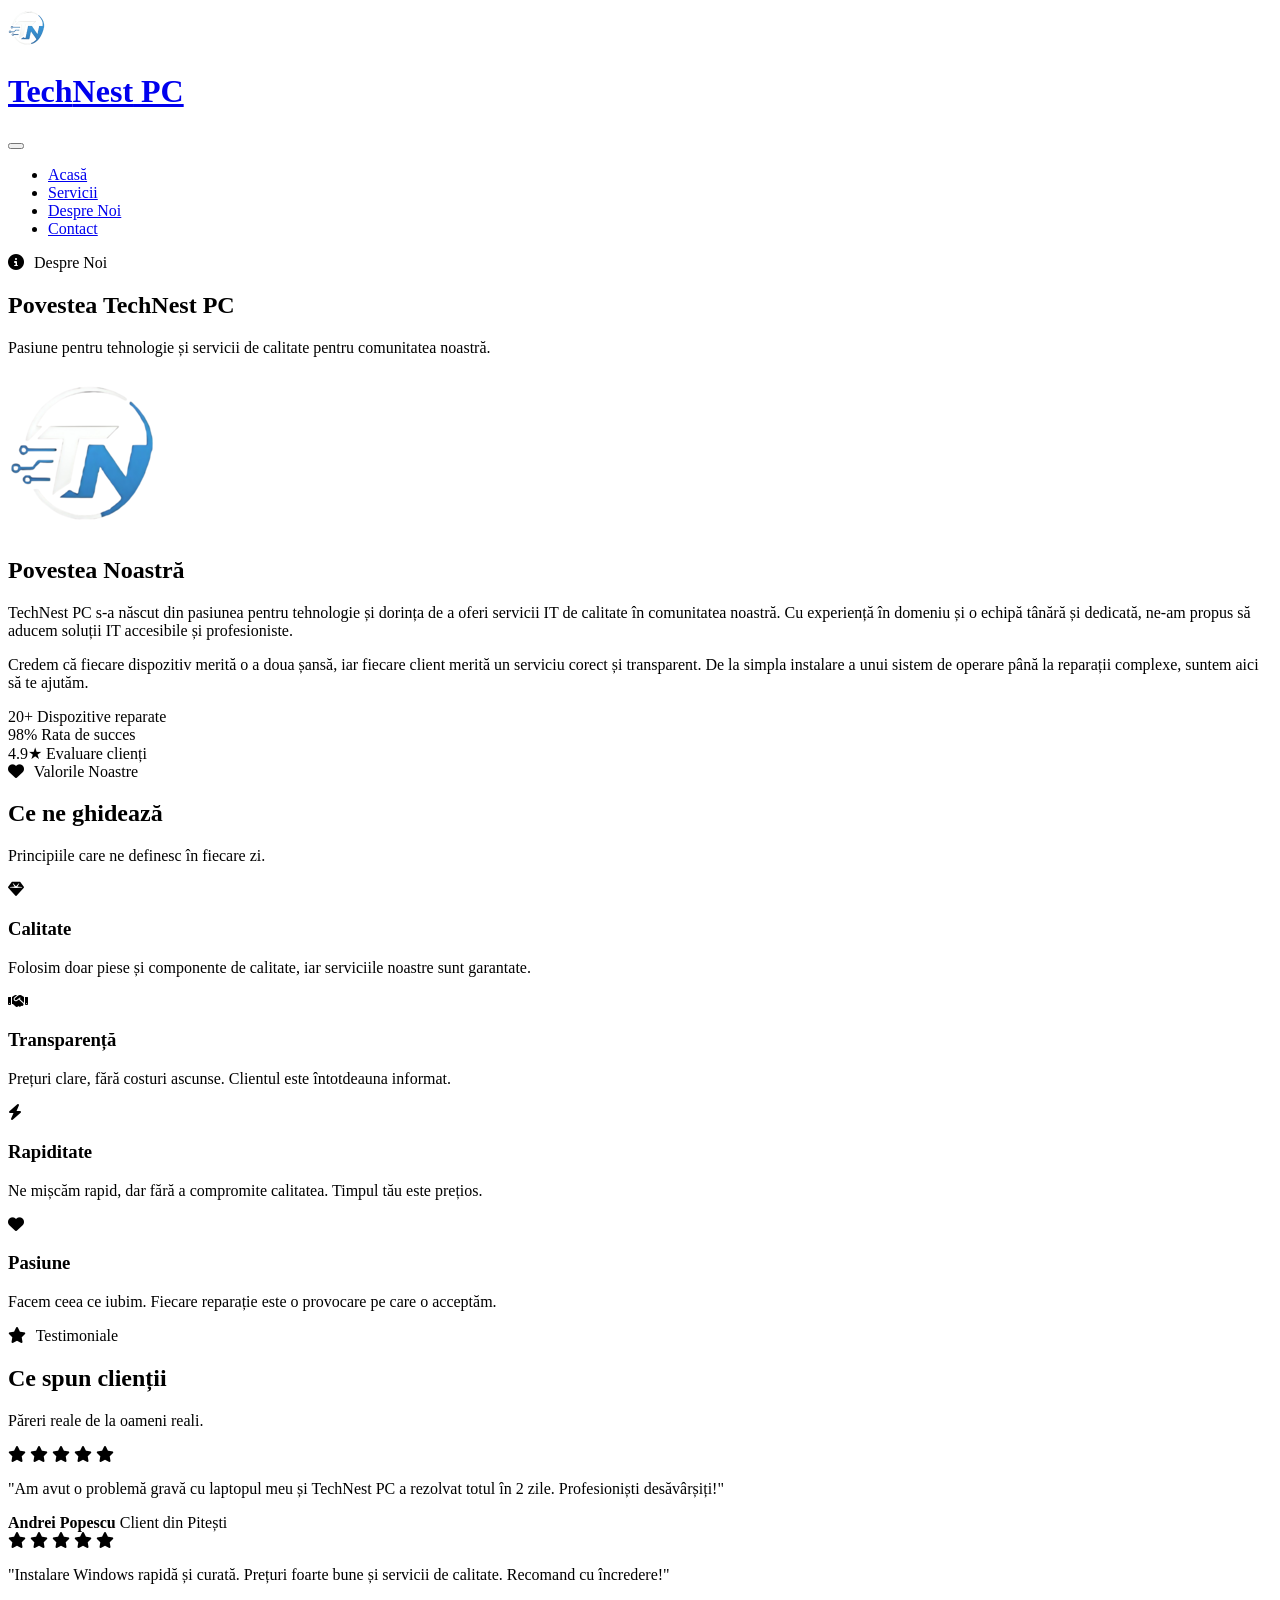
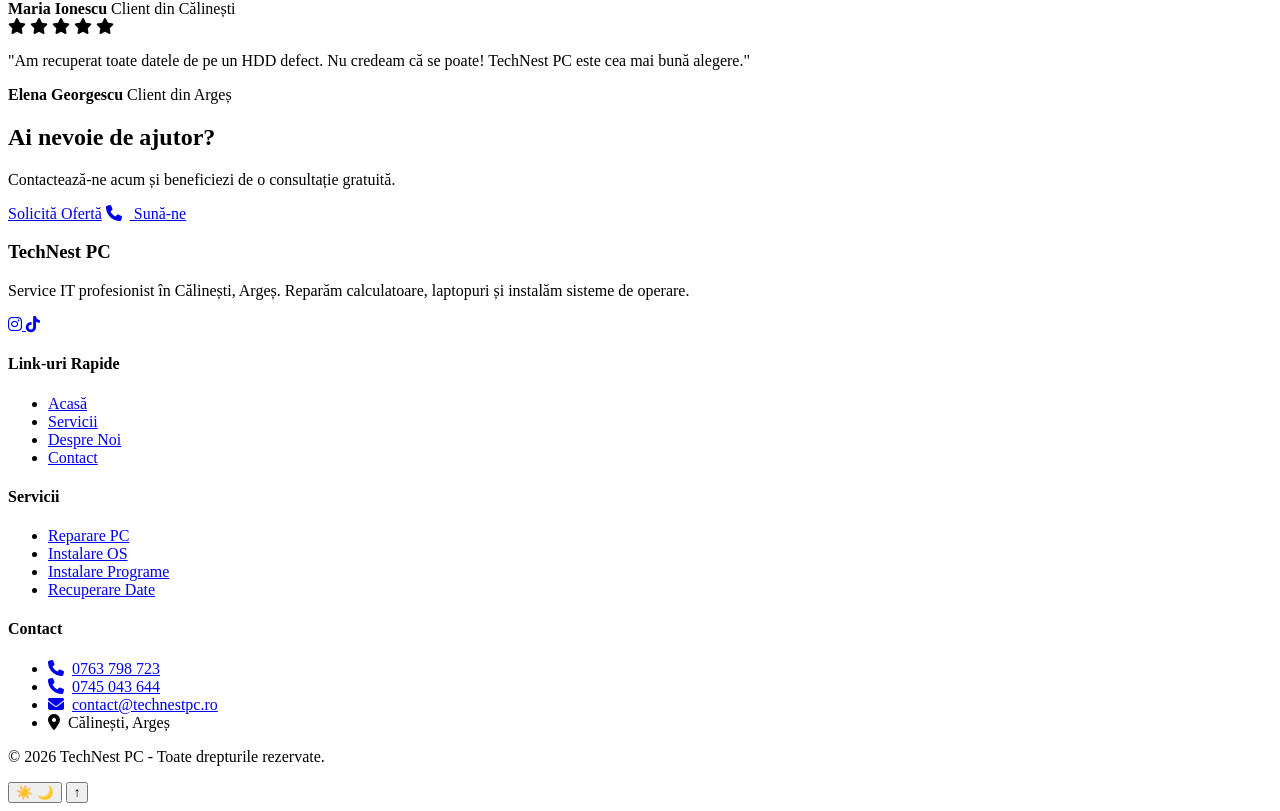
==== commit 36bd02a1: "commit" ====
--- a/about.html
+++ b/about.html
@@ -44,7 +44,9 @@
     <section class="page-hero">
         <div class="container">
             <div class="page-hero-content">
-                <span class="hero-badge">Despre Noi</span>
+                <span class="hero-badge">
+                    <i class="fas fa-info-circle" style="margin-right:6px;"></i> Despre Noi
+                </span>
                 <h1>Povestea <span>TechNest PC</span></h1>
                 <p>Pasiune pentru tehnologie și servicii de calitate pentru comunitatea noastră.</p>
             </div>
@@ -85,28 +87,38 @@
     <section class="values-section">
         <div class="container">
             <div class="section-header">
-                <span class="section-tag">Valorile Noastre</span>
+                <span class="section-tag">
+                    <i class="fas fa-heart" style="margin-right:6px;"></i> Valorile Noastre
+                </span>
                 <h2>Ce ne <span>ghidează</span></h2>
                 <p>Principiile care ne definesc în fiecare zi.</p>
             </div>
             <div class="values-grid">
                 <div class="value-card animate delay-1">
-                    <span class="value-icon">💎</span>
+                    <span class="value-icon">
+                        <i class="fas fa-gem"></i>
+                    </span>
                     <h3>Calitate</h3>
                     <p>Folosim doar piese și componente de calitate, iar serviciile noastre sunt garantate.</p>
                 </div>
                 <div class="value-card animate delay-2">
-                    <span class="value-icon">🤝</span>
+                    <span class="value-icon">
+                        <i class="fas fa-handshake"></i>
+                    </span>
                     <h3>Transparență</h3>
                     <p>Prețuri clare, fără costuri ascunse. Clientul este întotdeauna informat.</p>
                 </div>
                 <div class="value-card animate delay-3">
-                    <span class="value-icon">⚡</span>
+                    <span class="value-icon">
+                        <i class="fas fa-bolt"></i>
+                    </span>
                     <h3>Rapiditate</h3>
                     <p>Ne mișcăm rapid, dar fără a compromite calitatea. Timpul tău este prețios.</p>
                 </div>
                 <div class="value-card animate delay-4">
-                    <span class="value-icon">❤️</span>
+                    <span class="value-icon">
+                        <i class="fas fa-heart"></i>
+                    </span>
                     <h3>Pasiune</h3>
                     <p>Facem ceea ce iubim. Fiecare reparație este o provocare pe care o acceptăm.</p>
                 </div>
@@ -118,13 +130,21 @@
     <section class="testimonials-section">
         <div class="container">
             <div class="section-header">
-                <span class="section-tag">Testimoniale</span>
+                <span class="section-tag">
+                    <i class="fas fa-star" style="margin-right:6px;"></i> Testimoniale
+                </span>
                 <h2>Ce spun <span>clienții</span></h2>
                 <p>Păreri reale de la oameni reali.</p>
             </div>
             <div class="testimonials-grid">
                 <div class="testimonial-card animate delay-1">
-                    <div class="testimonial-stars">★★★★★</div>
+                    <div class="testimonial-stars">
+                        <i class="fas fa-star"></i>
+                        <i class="fas fa-star"></i>
+                        <i class="fas fa-star"></i>
+                        <i class="fas fa-star"></i>
+                        <i class="fas fa-star"></i>
+                    </div>
                     <p>"Am avut o problemă gravă cu laptopul meu și TechNest PC a rezolvat totul în 2 zile. Profesioniști desăvârșiți!"</p>
                     <div class="testimonial-author">
                         <strong>Andrei Popescu</strong>
@@ -132,7 +152,13 @@
                     </div>
                 </div>
                 <div class="testimonial-card animate delay-2">
-                    <div class="testimonial-stars">★★★★★</div>
+                    <div class="testimonial-stars">
+                        <i class="fas fa-star"></i>
+                        <i class="fas fa-star"></i>
+                        <i class="fas fa-star"></i>
+                        <i class="fas fa-star"></i>
+                        <i class="fas fa-star"></i>
+                    </div>
                     <p>"Instalare Windows rapidă și curată. Prețuri foarte bune și servicii de calitate. Recomand cu încredere!"</p>
                     <div class="testimonial-author">
                         <strong>Maria Ionescu</strong>
@@ -140,7 +166,13 @@
                     </div>
                 </div>
                 <div class="testimonial-card animate delay-3">
-                    <div class="testimonial-stars">★★★★★</div>
+                    <div class="testimonial-stars">
+                        <i class="fas fa-star"></i>
+                        <i class="fas fa-star"></i>
+                        <i class="fas fa-star"></i>
+                        <i class="fas fa-star"></i>
+                        <i class="fas fa-star"></i>
+                    </div>
                     <p>"Am recuperat toate datele de pe un HDD defect. Nu credeam că se poate! TechNest PC este cea mai bună alegere."</p>
                     <div class="testimonial-author">
                         <strong>Elena Georgescu</strong>
@@ -159,7 +191,9 @@
                 <p>Contactează-ne acum și beneficiezi de o consultație gratuită.</p>
                 <div class="cta-buttons">
                     <a href="contact.html" class="btn btn-primary btn-lg">Solicită Ofertă</a>
-                    <a href="tel:0763798723" class="btn btn-outline-light btn-lg">📞 Sună-ne</a>
+                    <a href="tel:0763798723" class="btn btn-outline-light btn-lg">
+                        <i class="fas fa-phone" style="margin-right:8px;"></i> Sună-ne
+                    </a>
                 </div>
             </div>
         </div>
@@ -173,7 +207,7 @@
                     <h3>Tech<span>Nest</span> PC</h3>
                     <p>Service IT profesionist în Călinești, Argeș. Reparăm calculatoare, laptopuri și instalăm sisteme de operare.</p>
                     <div class="footer-social">
-                        
+                       
                         <!-- Instagram -->
                         <a href="https://www.instagram.com/technestpc" target="_blank" aria-label="Instagram">
                             <i class="fab fa-instagram"></i>
@@ -183,6 +217,7 @@
                             <i class="fab fa-tiktok"></i>
                         </a>
                         
+                        
                     </div>
                 </div>
                 <div>
@@ -206,10 +241,10 @@
                 <div>
                     <h4>Contact</h4>
                     <ul>
-                        <li><a href="tel:0763798723">📞 0763 798 723</a></li>
-                        <li><a href="tel:0745043644">📞 0745 043 644</a></li>
-                        <li><a href="mailto:contact@technestpc.ro">✉️ contact@technestpc.ro</a></li>
-                        <li>📍 Călinești, Argeș</li>
+                        <li><a href="tel:0763798723"><i class="fas fa-phone" style="margin-right:8px;"></i>0763 798 723</a></li>
+                        <li><a href="tel:0745043644"><i class="fas fa-phone" style="margin-right:8px;"></i>0745 043 644</a></li>
+                        <li><a href="mailto:contact@technestpc.ro"><i class="fas fa-envelope" style="margin-right:8px;"></i>contact@technestpc.ro</a></li>
+                        <li><i class="fas fa-location-dot" style="margin-right:8px;"></i>Călinești, Argeș</li>
                     </ul>
                 </div>
             </div>
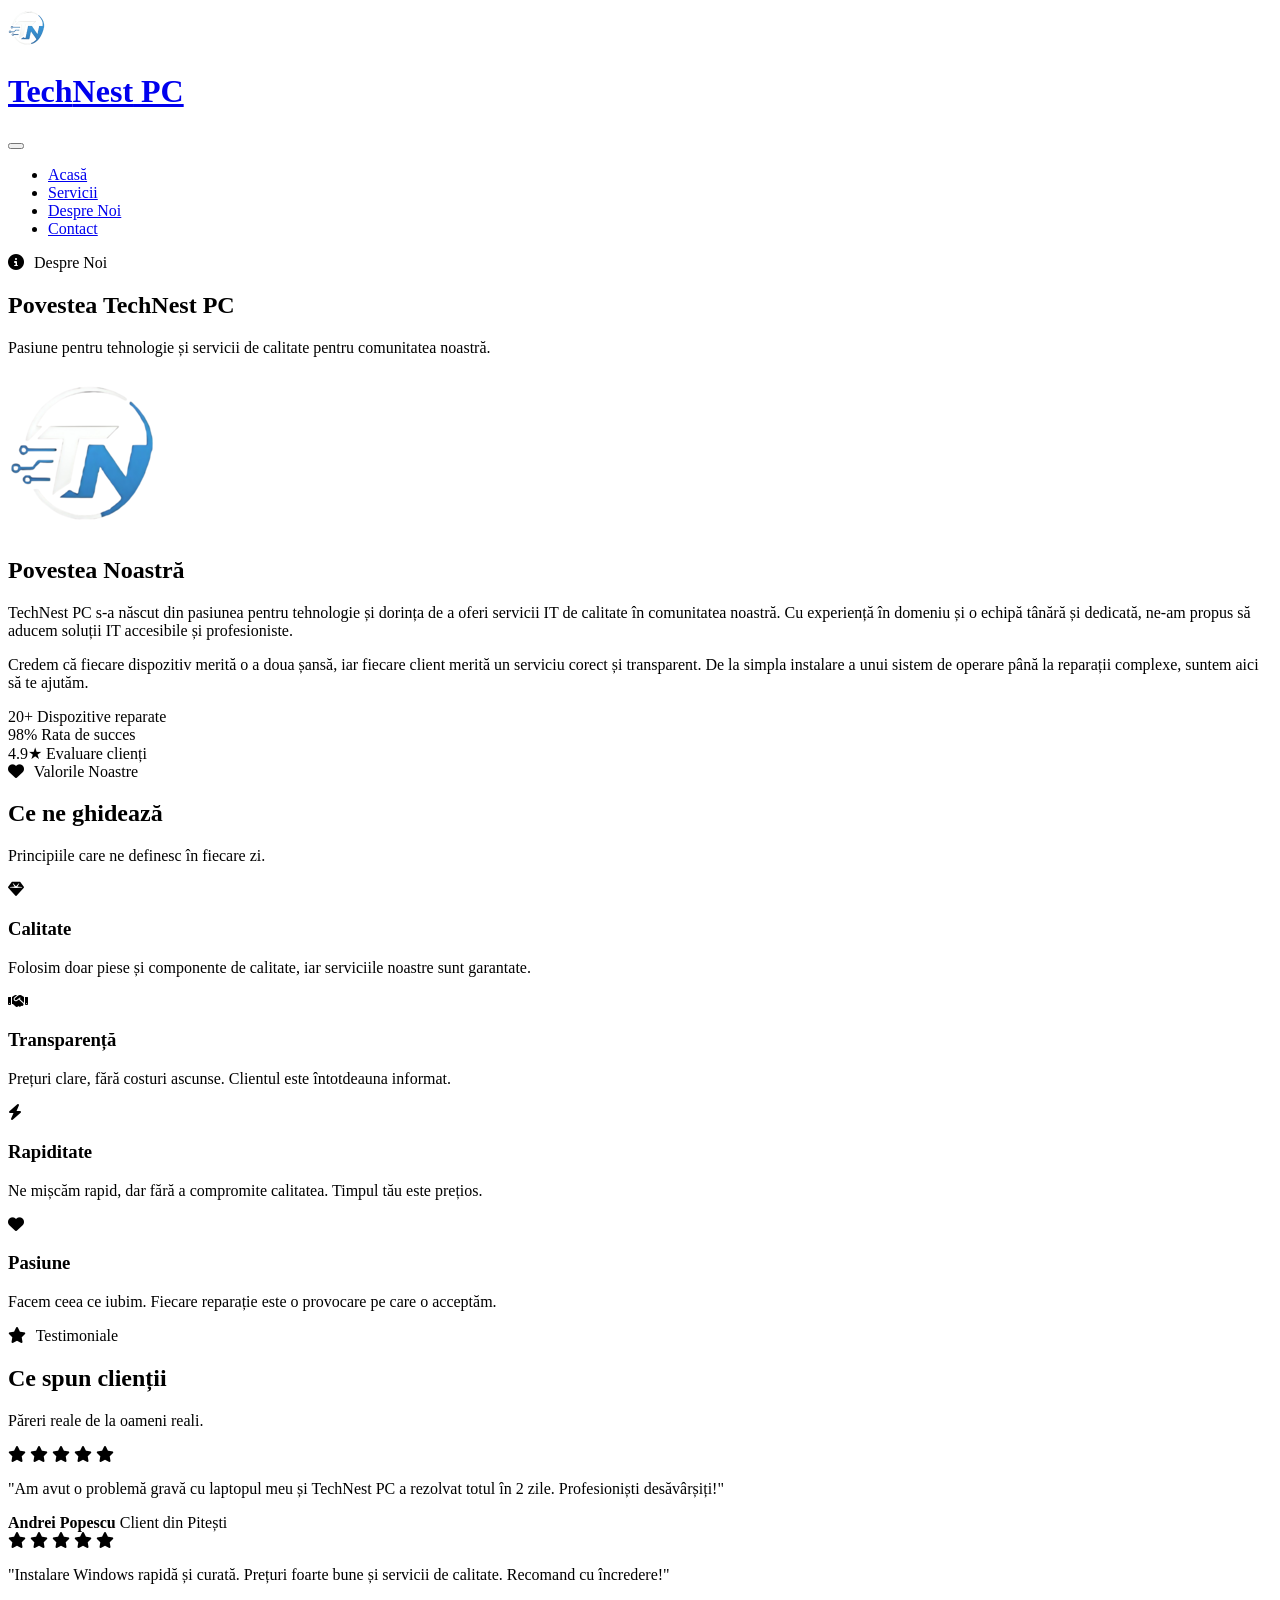
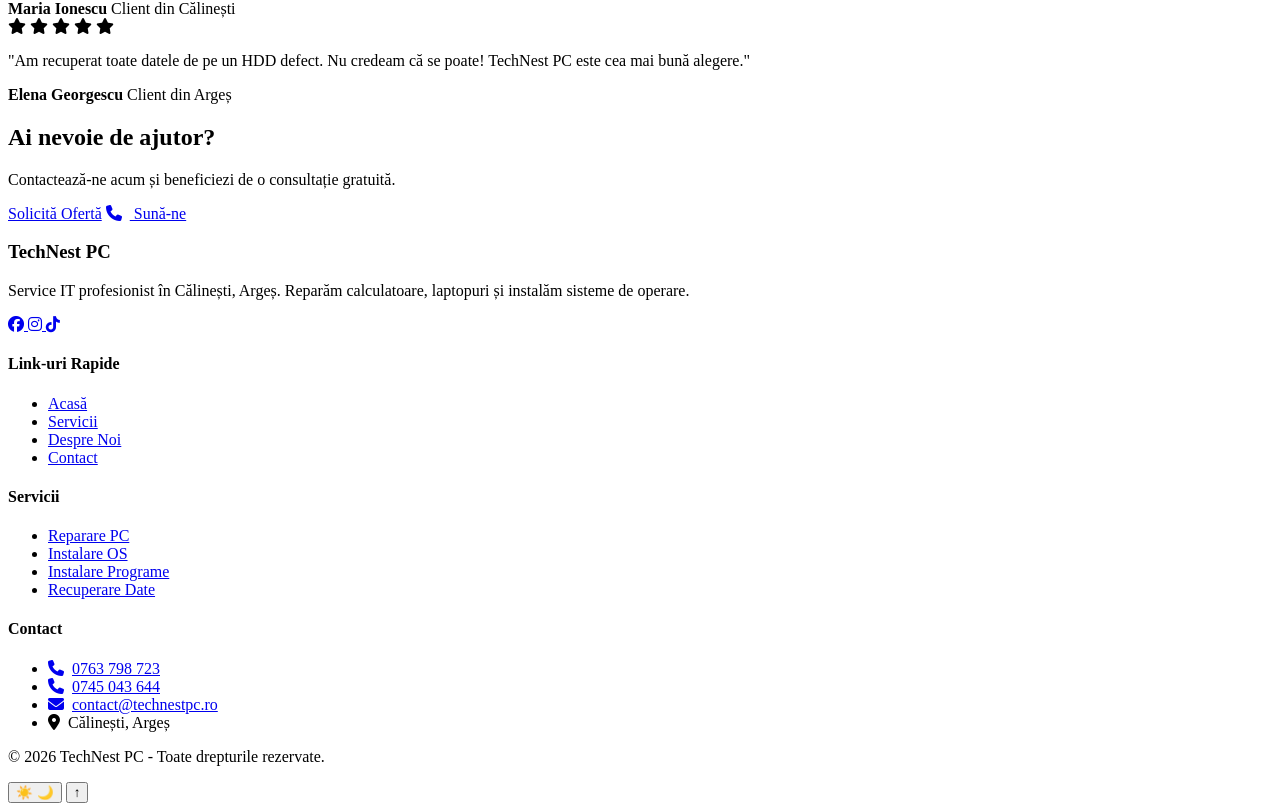
==== commit 686bfc94: "commit" ====
--- a/about.html
+++ b/about.html
@@ -207,9 +207,13 @@
                     <h3>Tech<span>Nest</span> PC</h3>
                     <p>Service IT profesionist în Călinești, Argeș. Reparăm calculatoare, laptopuri și instalăm sisteme de operare.</p>
                     <div class="footer-social">
-                       
+                        
+                        <!-- Facebook -->
+                        <a href="https://www.facebook.com/profile.php?id=61592462723952" target="_blank" aria-label="Facebook">
+                            <i class="fab fa-facebook"></i>
+                        </a>
                         <!-- Instagram -->
-                        <a href="https://www.instagram.com/technestpc" target="_blank" aria-label="Instagram">
+                        <a href="https://www.instagram.com/technest_pc" target="_blank" aria-label="Instagram">
                             <i class="fab fa-instagram"></i>
                         </a>
                         <!-- TikTok -->
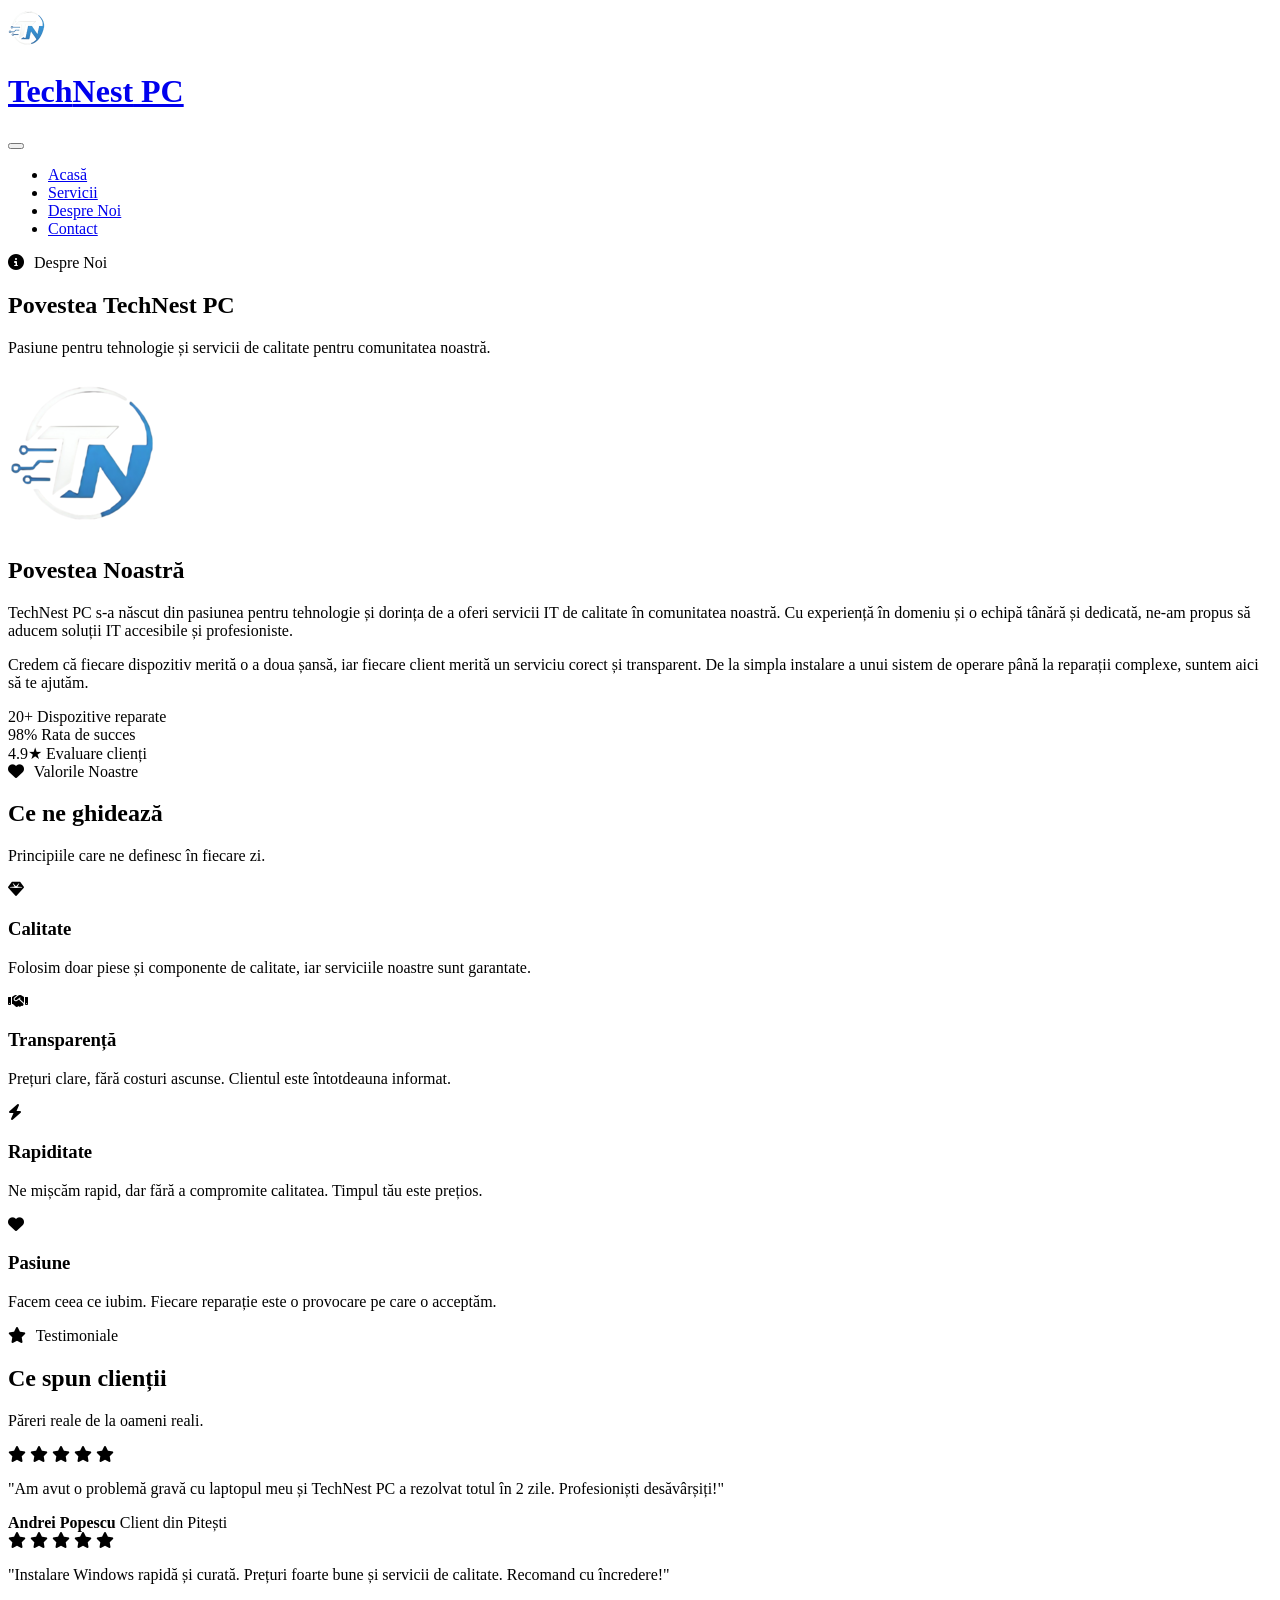
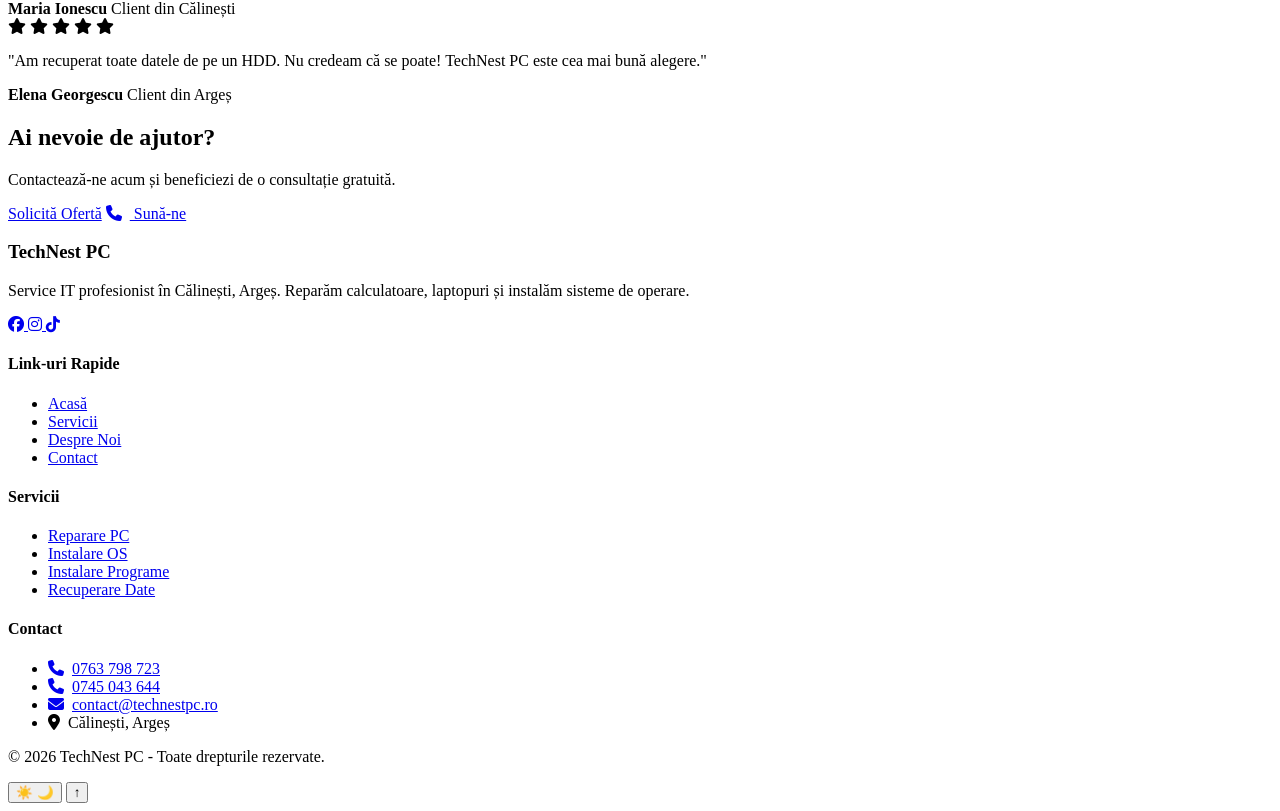
==== commit b9e60976: "commit" ====
--- a/about.html
+++ b/about.html
@@ -9,6 +9,7 @@
     <link rel="icon" href="images/logo.png" type="image/png">
     <!-- Font Awesome pentru iconițe sociale -->
     <link rel="stylesheet" href="https://cdnjs.cloudflare.com/ajax/libs/font-awesome/6.5.0/css/all.min.css">
+     <link rel="canonical" href="https://technestpc.ro/about.html" />
 </head>
 <body>
 
@@ -173,7 +174,7 @@
                         <i class="fas fa-star"></i>
                         <i class="fas fa-star"></i>
                     </div>
-                    <p>"Am recuperat toate datele de pe un HDD defect. Nu credeam că se poate! TechNest PC este cea mai bună alegere."</p>
+                    <p>"Am recuperat toate datele de pe un HDD. Nu credeam că se poate! TechNest PC este cea mai bună alegere."</p>
                     <div class="testimonial-author">
                         <strong>Elena Georgescu</strong>
                         <span>Client din Argeș</span>
